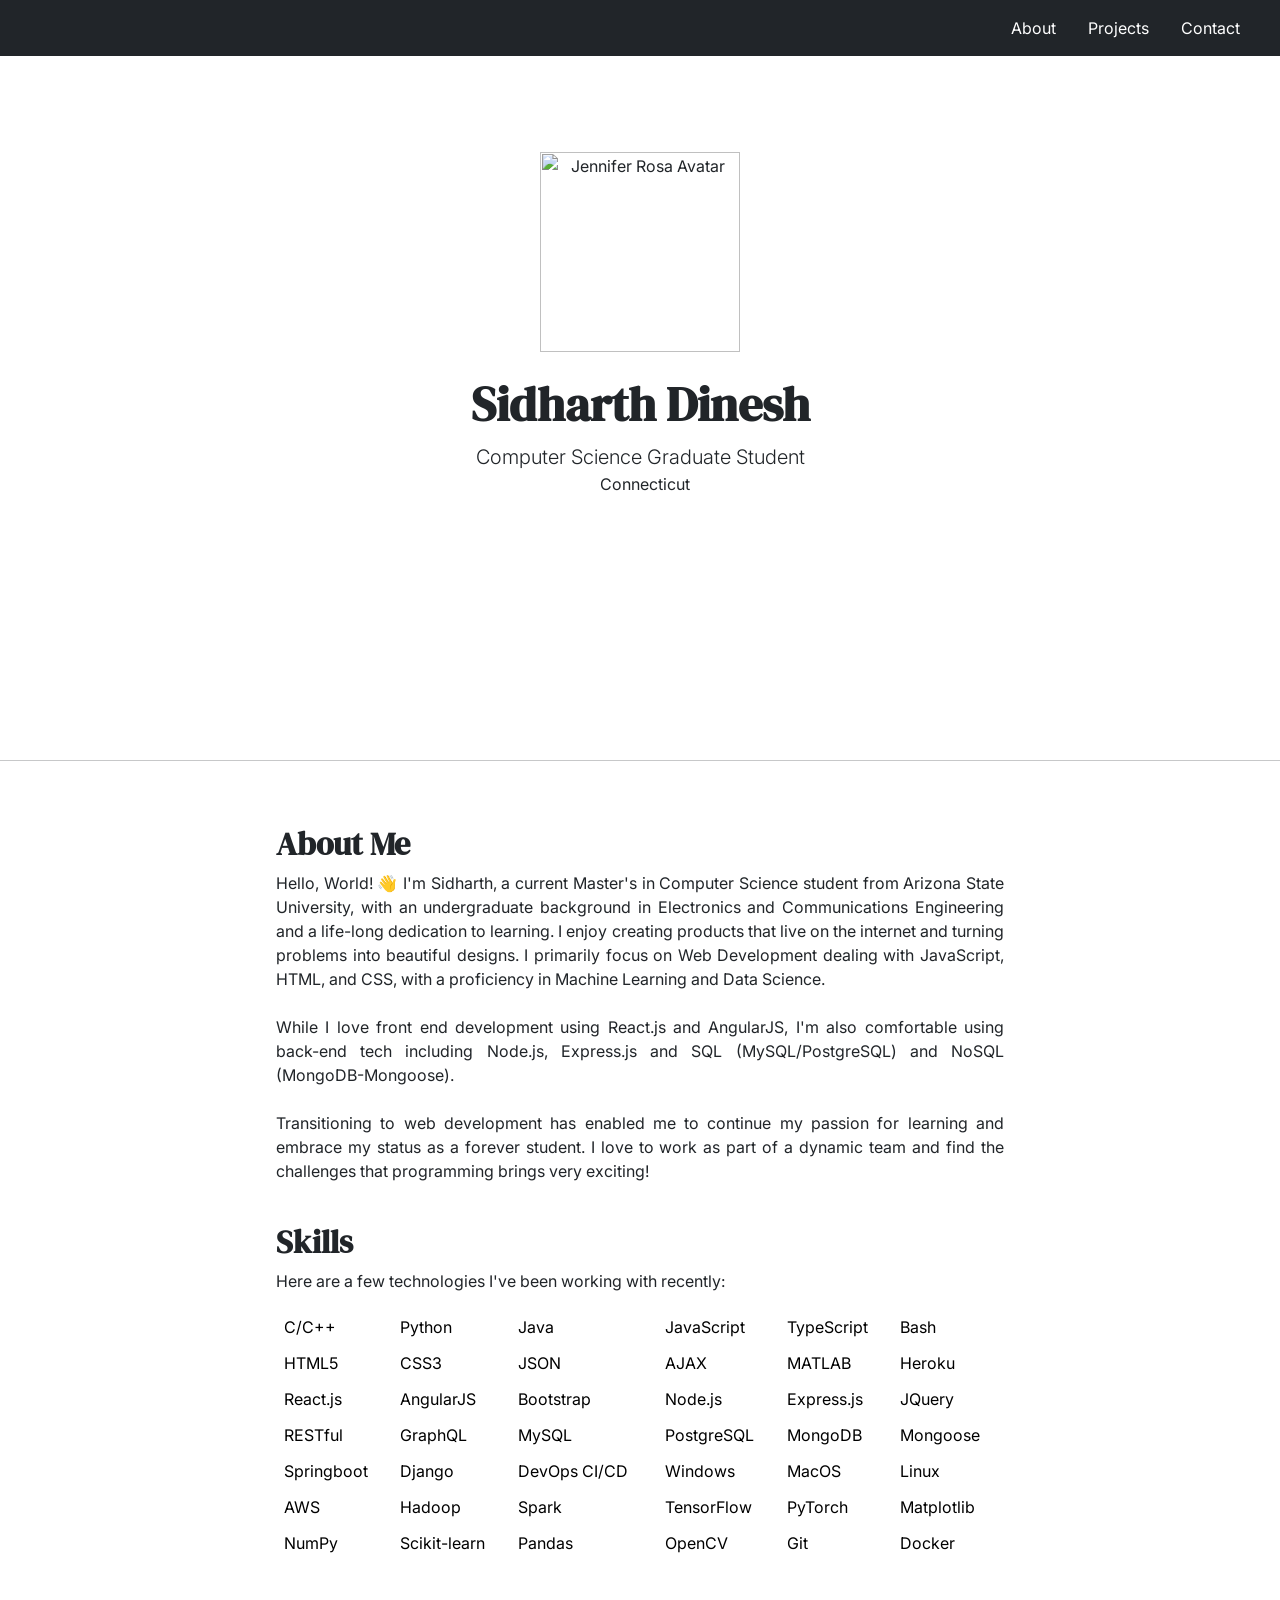
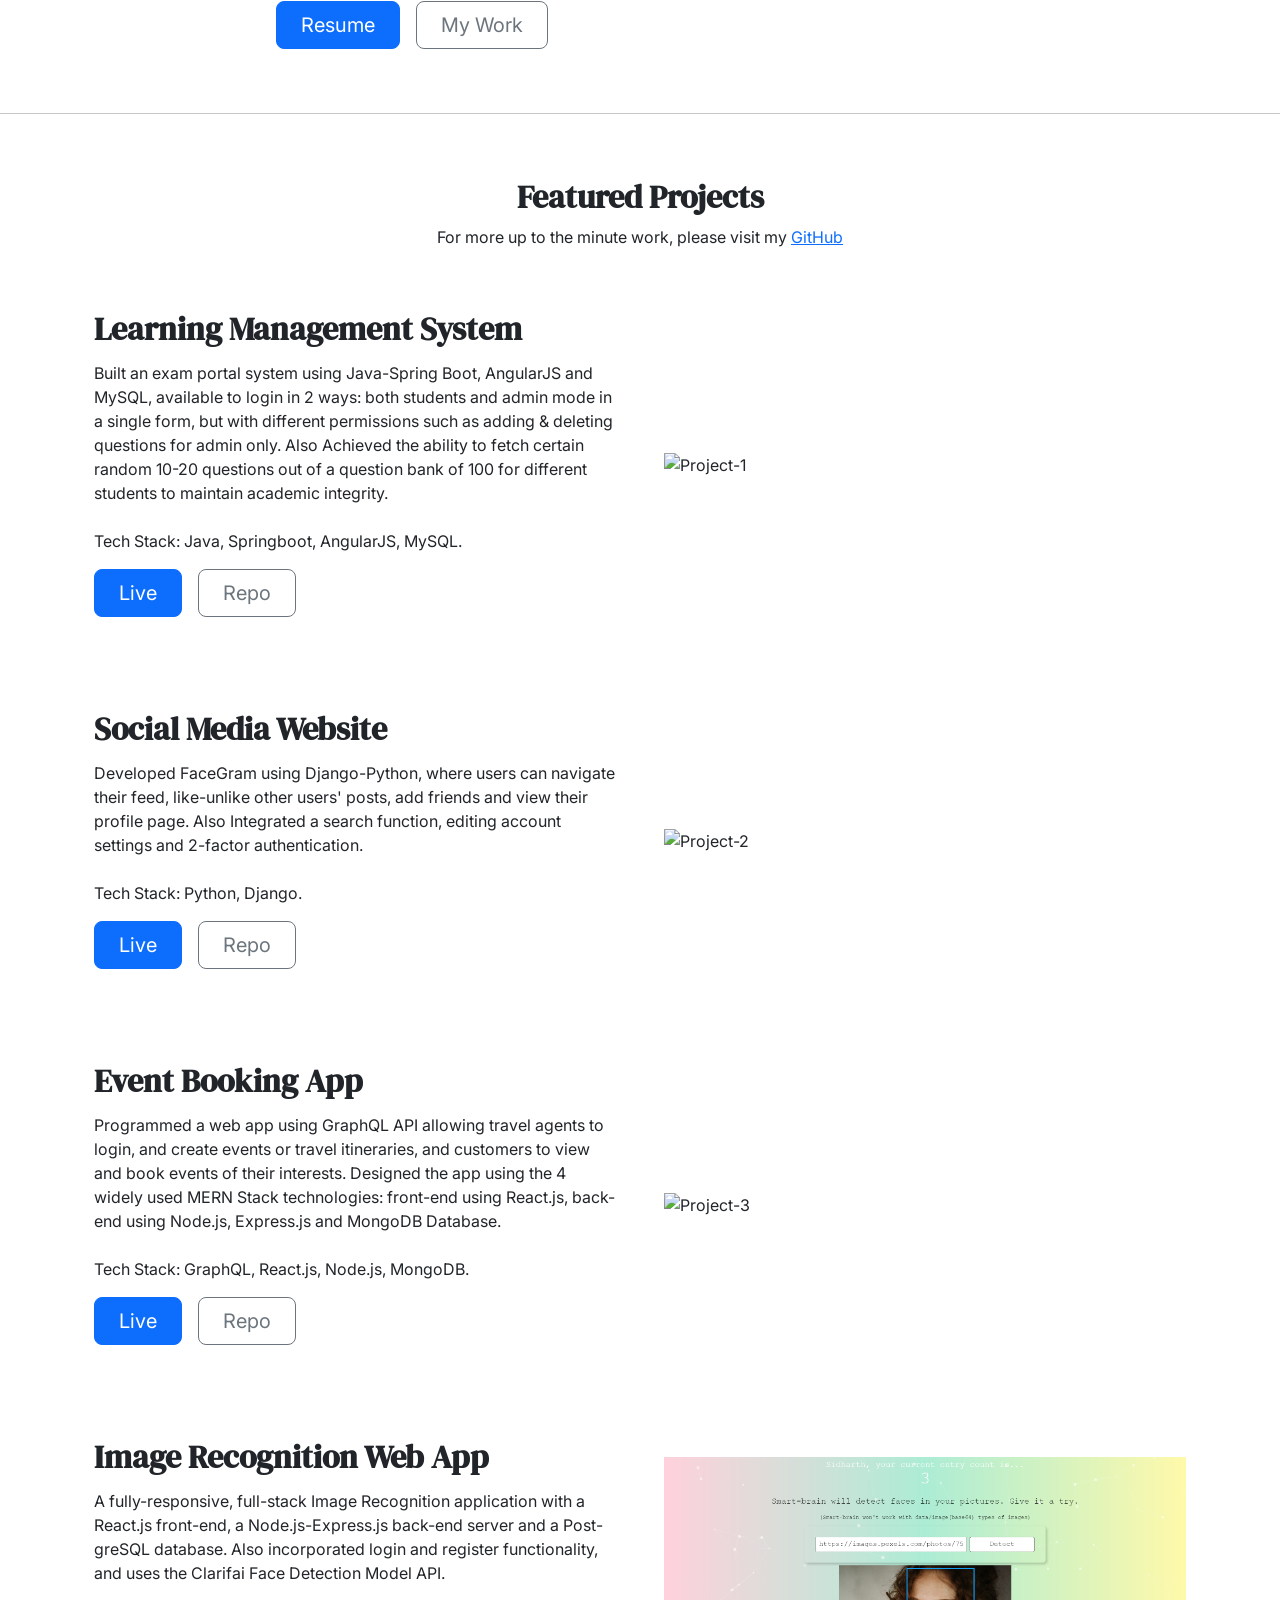
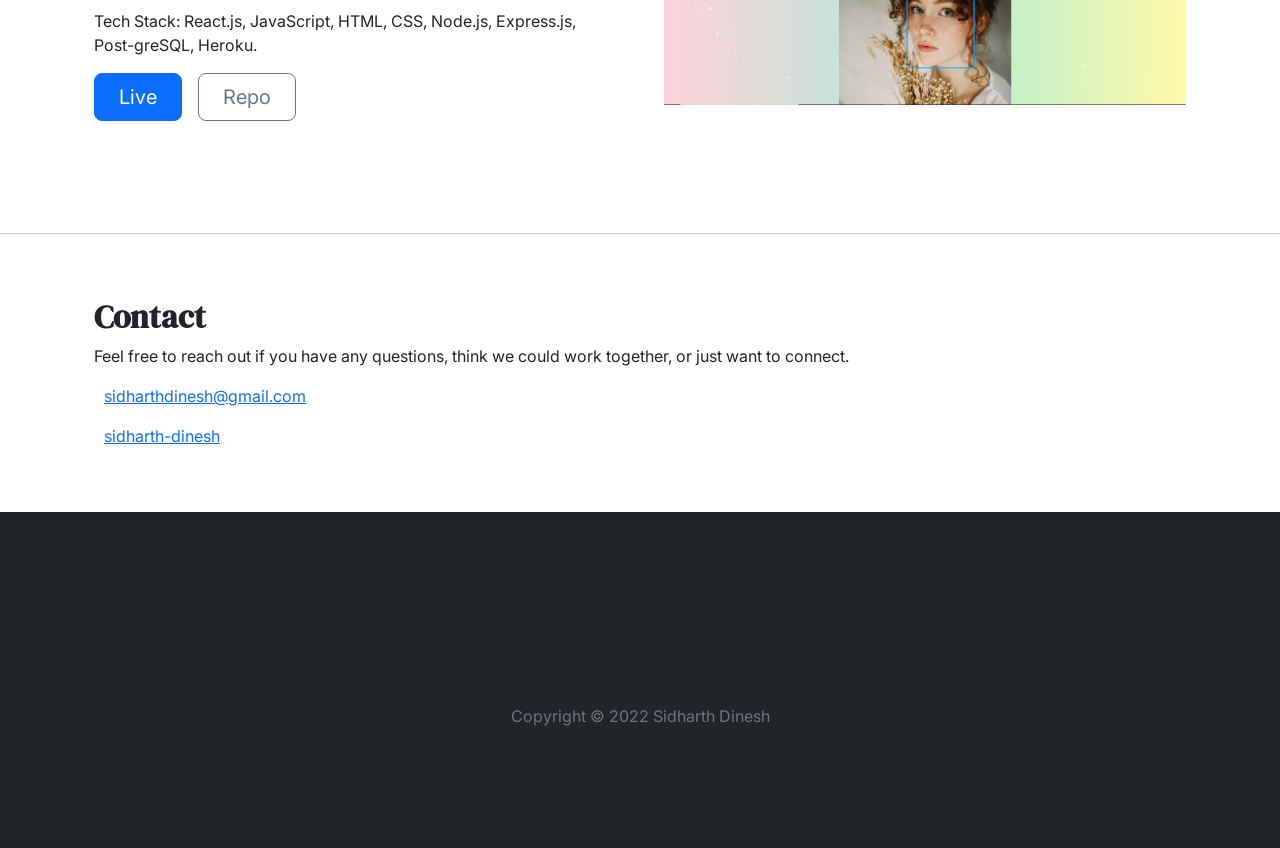
==== index.html @ 5a24b258 "updated links" ====
<html lang="en">

<head>
    <meta charset="UTF-8">
    <meta http-equiv="X-UA-Compatible" content="IE=edge">
    <meta name="viewport" content="width=device-width, initial-scale=1.0">
    <link rel="apple-touch-icon" sizes="180x180" href="/apple-touch-icon.png">
    <link rel="icon" type="image/png" sizes="32x32" href="/favicon-32x32.png">
    <link rel="icon" type="image/png" sizes="16x16" href="/favicon-16x16.png">
    <link rel="manifest" href="/site.webmanifest">
    <link href="assets/css/style.css" rel="stylesheet">
    <!-- Bootstrap -->
    <link href="https://cdn.jsdelivr.net/npm/bootstrap@5.0.2/dist/css/bootstrap.min.css" rel="stylesheet"
        integrity="sha384-EVSTQN3/azprG1Anm3QDgpJLIm9Nao0Yz1ztcQTwFspd3yD65VohhpuuCOmLASjC" crossorigin="anonymous">
    <!-- Google Fonts -->
    <link rel="preconnect" href="https://fonts.googleapis.com">
    <link rel="preconnect" href="https://fonts.gstatic.com" crossorigin>
    <link href="https://fonts.googleapis.com/css2?family=DM+Serif+Display&family=Inter:wght@400;600&display=swap"
        rel="stylesheet">
    <!-- Font Awesome -->
    <script src="https://kit.fontawesome.com/e58106dbf6.js" crossorigin="anonymous"></script>
    <!-- Scroll Reveal -->
    <script src="https://unpkg.com/scrollreveal"></script>
    <script>
        ScrollReveal({ reset: false });
    </script>
    <title>Sidharth Dinesh | Computer Science Graduate Student</title>
</head>

<body>
    <!-- Navigation-->
    <nav id="nav" class="navbar navbar-dark bg-dark justify-content-end px-4">
        <ul class="nav">
            <li class="nav-item">
                <a class="nav-link" href="#about">About</a>
            </li>
            <li class="nav-item">
                <a class="nav-link" href="#projects">Projects</a>
            </li>
            <li class="nav-item">
                <a class="nav-link" href="#contact">Contact</a>
            </li>
    </nav>

    <!-- Hero -->
    <div id="hero" class="px-4 py-5 my-5 text-center">
        <img class="load-hidden scroll-one d-block mx-auto mb-4" src="./assets/img/circle-cropped.png"
            alt="Jennifer Rosa Avatar" width="200px">
        <h1 class="load-hidden scroll-two display-5 fw-bold">Sidharth Dinesh</h1>
        <div class="load-hidden col-lg-6 mx-auto">
            <p class="lead mb-0 scroll-three">Computer Science Graduate Student</p>
            <p class="mb-4"><i class="fas fa-map-marker-alt fa-1x"></i> Connecticut</p>
            <div class="d-grid gap-2 d-sm-flex pb-5 justify-content-sm-center scroll-four">
                <a href="https://github.com/Sidharth-Dinesh"><i class="fab fa-github fa-2x"></i></a>
                <a href="https://www.linkedin.com/in/sidharth-dinesh/"><i class="fab fa-linkedin-in fa-2x"></i></a>
            </div>
        </div>
        <div class="load-hidden scroll-four col-lg-6 mx-auto pb-4">
            <br>
            <a href="#about"><i class="fas fa-chevron-down fa-1x"></i></a>
        </div>
    </div>
    <hr>

    <!-- About -->
    <div id="about" class="container col-xxl-8 px-4 py-5">
        <div class="load-hidden scroll-one col-lg-8 mx-auto">
            <h2 class="fw-bold">About Me</h2>
            <p align="justify">
                Hello, World! 👋 I'm Sidharth, a current Master's in Computer Science student from Arizona State University, 
                with an undergraduate background in Electronics and Communications Engineering and a life-long dedication to learning.
                
                I enjoy creating products that live on the internet and turning problems into beautiful designs.
                I primarily focus on Web Development dealing with JavaScript, HTML, and CSS, with a proficiency in Machine Learning and Data Science.
                <br><br>
                While I love front end development using React.js and AngularJS, I'm also comfortable using back-end tech including
                Node.js, Express.js and SQL (MySQL/PostgreSQL) and NoSQL (MongoDB-Mongoose).
                <br><br>
                Transitioning to web development has enabled me to continue my passion for learning and embrace
                my status as a forever student. I love to work as part of a dynamic team and find the challenges that
                programming brings very exciting!
            </p>
            <br>
            <h2 class="fw-bold">Skills</h2>
            <p>Here are a few technologies I've been working with recently:</p>
            <table class="table table-borderless">
                <tbody>
                    <tr>
                        <td>C/C++</td>
                        <td>Python</td>
                        <td>Java</td>
                        <td>JavaScript</td>
                        <td>TypeScript</td>
                        <td>Bash</td>
                    </tr>
                    <tr>
                        <td>HTML5</td>
                        <td>CSS3</td>
                        <td>JSON</td>
                        <td>AJAX</td>
                        <td>MATLAB</td>
                        <td>Heroku</td>
                    </tr>
                    <tr>
                        <td>React.js</td>
                        <td>AngularJS</td>
                        <td>Bootstrap</td>
                        <td>Node.js</td>
                        <td>Express.js</td>
                        <td>JQuery</td>
                    </tr>
                    <tr>
                        <td>RESTful</td>
                        <td>GraphQL</td>
                        <td>MySQL</td>
                        <td>PostgreSQL</td>
                        <td>MongoDB</td>
                        <td>Mongoose</td>
                    </tr>
                    <tr>
                        <td>Springboot</td>
                        <td>Django</td>
                        <td>DevOps CI/CD</td>
                        <td>Windows</td>
                        <td>MacOS</td>
                        <td>Linux</td>
                    </tr>
                    <tr>
                        <td>AWS</td>
                        <td>Hadoop</td>
                        <td>Spark</td>
                        <td>TensorFlow</td>
                        <td>PyTorch</td>
                        <td>Matplotlib</td>
                    </tr>
                    <tr>
                        <td>NumPy</td>
                        <td>Scikit-learn</td>
                        <td>Pandas</td>
                        <td>OpenCV</td>
                        <td>Git</td>
                        <td>Docker</td>
                    </tr>
            </table>
            <br>
            <div class="d-grid gap-2 d-sm-flex">
                <a href="https://drive.google.com/file/d/19SFc43Xw80RIFtBlL3YV_iR_UB-Tz8yU/view?usp=sharing"><button type="button"
                        class="btn btn-primary btn-lg px-4 me-md-2">Resume</button></a>
                <a href="https://github.com/Sidharth-Dinesh?tab=repositories"><button type="button"
                        class="btn btn-outline-secondary btn-lg px-4 me-md-2">My Work</button></a>
            </div>
        </div>
    </div>
    <hr>

    <!-- Projects -->
    <div id="projects" class="load-hidden scroll-one container col-xxl-8 px-4 py-5">
        <h2 class="fw-bold text-center">Featured Projects</h2>
        <p class="text-center">For more up to the minute work, please visit my <a
                href="https://github.com/Sidharth-Dinesh/list-of-projects">GitHub</a></p>
        
        <!-- Project 1 -->
        <div class="load-hidden scroll-one row flex-lg-row-reverse align-items-center g-5 py-5">
            <div class="col-10 col-sm-8 col-lg-6">
                <img src="./assets/img/lms_image.png" class="d-block mx-lg-auto img-fluid"
                    alt="Project-1" loading="lazy">
            </div>
            <div class="col-lg-6">
                <h2 class="fw-bold lh-1 mb-3">Learning Management System</h2>
                <p>Built an exam portal system using Java-Spring Boot, AngularJS and MySQL, available to login in 2 ways: both students
                and admin mode in a single form, but with different permissions such as adding & deleting questions for admin only.
                    Also Achieved the ability to fetch certain random 10-20 questions out of a question bank of 100 for different students to
                    maintain academic integrity.
                    <br><br>
                    Tech Stack: Java, Springboot, AngularJS, MySQL.
                </p>
                <div class="d-grid gap-2 d-md-flex justify-content-md-start">
                    <a href=""><button
                            type="button" class="btn btn-primary btn-lg px-4 me-md-2">Live</button></a>
                    <a href="https://github.com/Sidharth-Dinesh/LMS-SpringBoot-Angular"><button type="button"
                            class="btn btn-outline-secondary btn-lg px-4">Repo</button></a>
                </div>
            </div>
        </div>
        <!-- Project 2 -->
        <div class="load-hidden scroll-one row flex-lg-row-reverse align-items-center g-5 py-5">
            <div class="col-10 col-sm-8 col-lg-6">
                <img src="./assets/img/facegram image.png" class="d-block mx-lg-auto img-fluid"
                    alt="Project-2" loading="lazy">
            </div>
            <div class="col-lg-6">
                <h2 class="fw-bold lh-1 mb-3">Social Media Website</h2>
                <p>Developed FaceGram using Django-Python, where users can navigate their feed, like-unlike other users' posts, add
                friends and view their profile page. Also Integrated a search function, editing account settings and 2-factor authentication.
                    <br><br>
                    Tech Stack: Python, Django.
                </p>
                <div class="d-grid gap-2 d-md-flex justify-content-md-start">
                    <a href=""><button type="button"
                            class="btn btn-primary btn-lg px-4 me-md-2">Live</button></a>
                    <a href="https://github.com/Sidharth-Dinesh/FaceGram-Django"><button type="button"
                            class="btn btn-outline-secondary btn-lg px-4">Repo</button></a>
                </div>
            </div>
        </div>
        <!-- Project 3 -->
        <div class="load-hidden scroll-one row flex-lg-row-reverse align-items-center g-5 py-5">
            <div class="col-10 col-sm-8 col-lg-6">
                <img src="./assets/img/graphql_image.png" class="d-block mx-lg-auto img-fluid"
                    alt="Project-3" loading="lazy">
            </div>
            <div class="col-lg-6">
                <h2 class="fw-bold lh-1 mb-3">Event Booking App</h2>
                <p>Programmed a web app using GraphQL API allowing travel agents to login, and create events or travel itineraries, and
                customers to view and book events of their interests. Designed the app using the 4 widely used MERN Stack technologies: front-end using React.js, back-end using Node.js,
                Express.js and MongoDB Database.
                    <br><br>
                    Tech Stack: GraphQL, React.js, Node.js, MongoDB.
                </p>
                <div class="d-grid gap-2 d-md-flex justify-content-md-start">
                    <a href=""><button
                            type="button" class="btn btn-primary btn-lg px-4 me-md-2">Live</button></a>
                    <a href="https://github.com/Sidharth-Dinesh/Event-Booking-App---GraphQL"><button type="button"
                            class="btn btn-outline-secondary btn-lg px-4">Repo</button></a>
                </div>
            </div>
        </div>
        <!-- Project 4 -->
        <div class="load-hidden scroll-one row flex-lg-row-reverse align-items-center g-5 py-5">
            <div class="col-10 col-sm-8 col-lg-6">
                <img src="./assets/img/facerecog_image copy.PNG" class="d-block mx-lg-auto img-fluid"
                    alt="Project-4" loading="lazy">
            </div>
            <div class="col-lg-6">
                <h2 class="fw-bold lh-1 mb-3">Image Recognition Web App</h2>
                <p>A fully-responsive, full-stack Image Recognition application with a React.js front-end, a Node.js-Express.js
                    back-end server and a Post-greSQL database.
                    Also incorporated login and register functionality, and uses the Clarifai Face Detection Model API.
                    <br><br>
                    Tech Stack: React.js, JavaScript, HTML, CSS, Node.js, Express.js, Post-greSQL, Heroku.
                </p>
                <div class="d-grid gap-2 d-md-flex justify-content-md-start">
                    <a href="https://drive.google.com/drive/folders/1Pa_yDchVgyol6lKzPdc5MM1mQwoKnASK?usp=sharing"><button
                            type="button" class="btn btn-primary btn-lg px-4 me-md-2">Live</button></a>
                    <a href="https://github.com/Sidharth-Dinesh/Image-Recognition-WebApp"><button type="button"
                            class="btn btn-outline-secondary btn-lg px-4">Repo</button></a>
                </div>
            </div>
        </div>
    </div>
    <hr>

    <!-- Contact Information -->
    <div id="contact" class="container col-xxl-8 px-4 py-5">
        <div class="load-hidden scroll-one col-lg-12 mx-auto">
            <h2 class="fw-bold">Contact</h2>
            <p>
                Feel free to reach out if you have any questions, think we could work together, or just want to connect.
            </p>
            <div class="d-grid gap-2 d-sm-flex">
                <p><i class="far fa-envelope fa-1x"></i> <a href="mailto:sidharthdinesh@gmail.com">sidharthdinesh@gmail.com</a>
                </p>
            </div>
            <div class="d-grid gap-2 d-sm-flex">
                <p><i class="fab fa-linkedin-in fa-1x"></i> <a href="https://www.linkedin.com/in/sidharth-dinesh/">sidharth-dinesh</a>
                </p>
            </div>
        </div>
    </div>

    <!-- Footer -->
    <footer class="bg-dark text-secondary px-4 py-5 text-center">
        <div class="col-lg-6 mx-auto pb-4">
            <a href="#nav"><i class="fas fa-chevron-up fa-1x"></i></a>
        </div>
        <div class="d-grid gap-2 d-sm-flex pb-4 justify-content-sm-center">
            <a href="https://github.com/Sidharth-Dinesh"><i class="fab fa-github fa-2x"></i></a>
            <a href="https://www.linkedin.com/in/sidharth-dinesh/"><i class="fab fa-linkedin-in fa-2x"></i></a>
        </div>
        <div class="col-lg-6 mx-auto">
            <br>
            <br>
            <p class="mb-4">Copyright © 2022 Sidharth Dinesh</p>
            <br>
            <br>
        </div>
    </footer>

    <script src="./assets/js/script.js"></script>

</body>

</html>
---- assets/css/style.css ----
* {
  margin: 0;
  padding: 0;
  box-sizing: border-box;
  font-family: "Inter", sans-serif;
}

html.sr .load-hidden {
  visibility: hidden;
}

a.nav-link,
footer a {
  color: #fff;
}

h1,
h2,
h3 {
  font-family: "DM Serif Display", serif;
}

i {
  padding: 0 5px 0 5px;
}
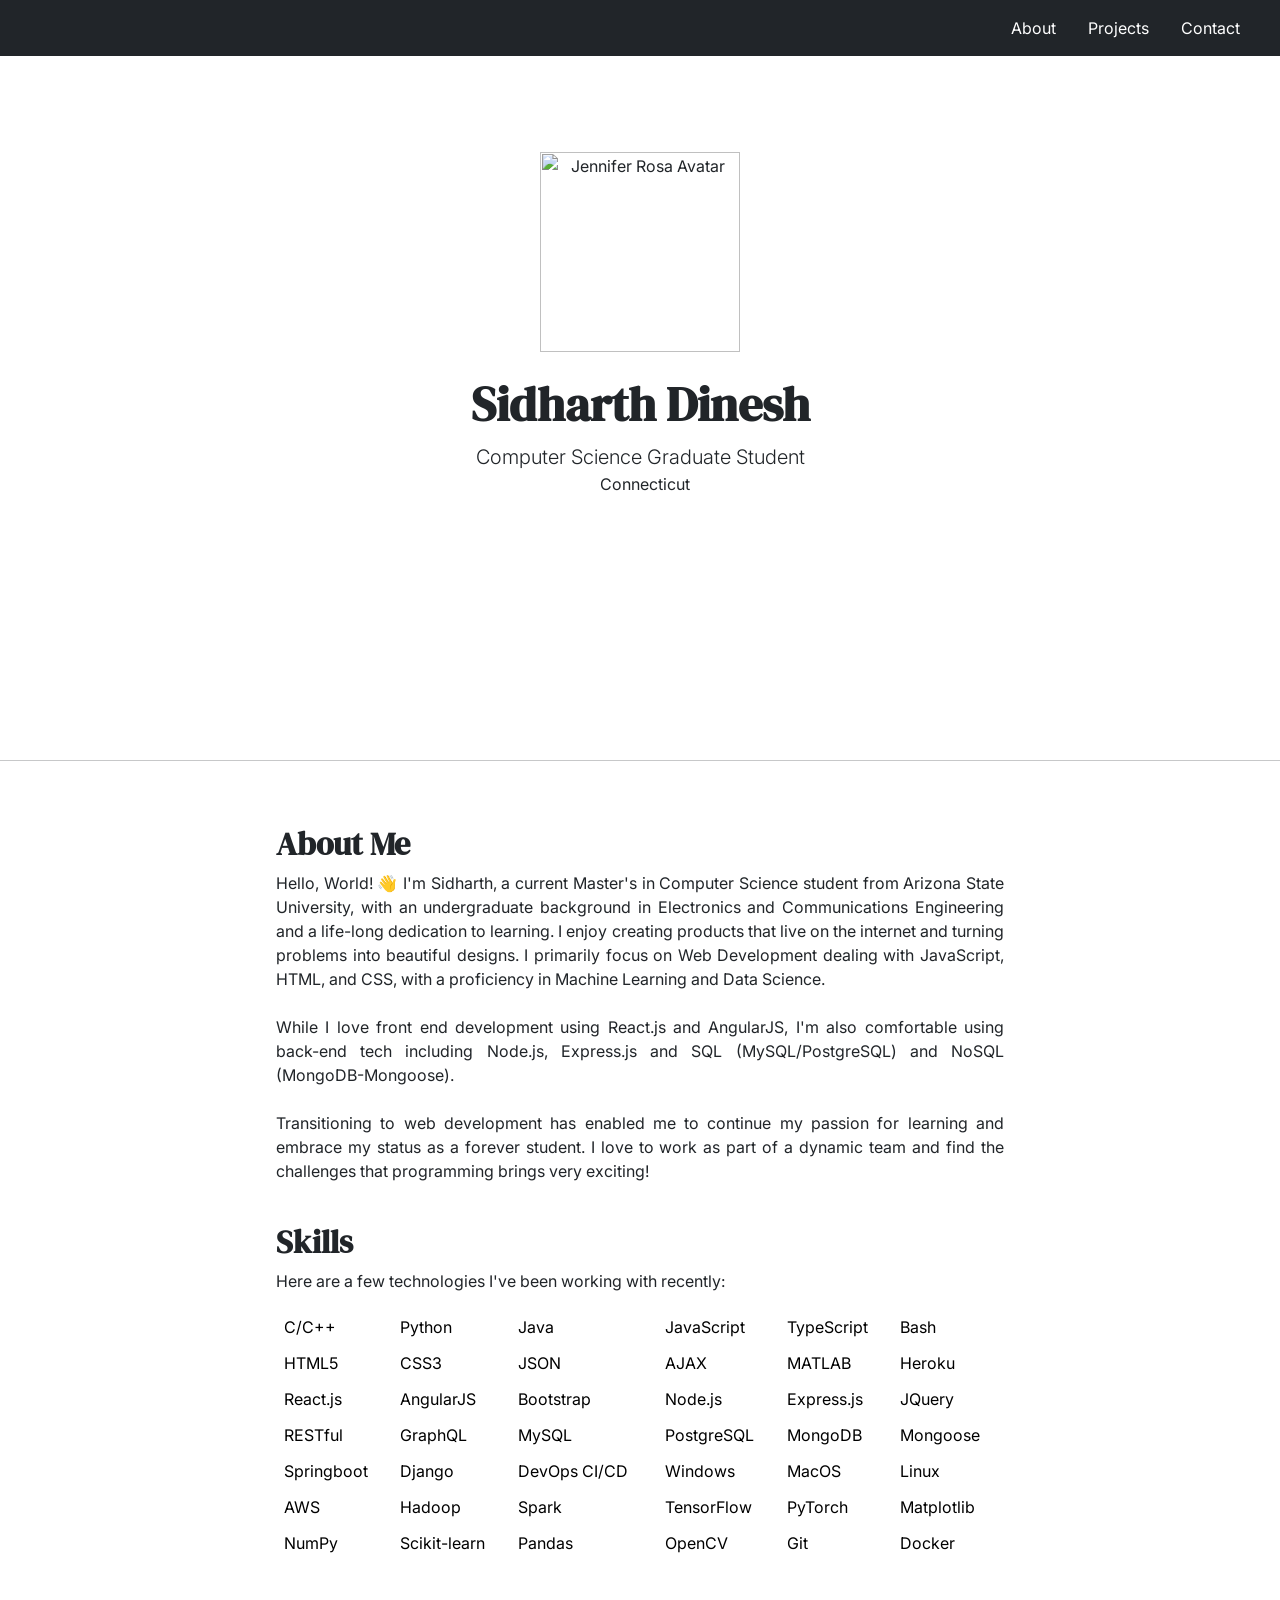
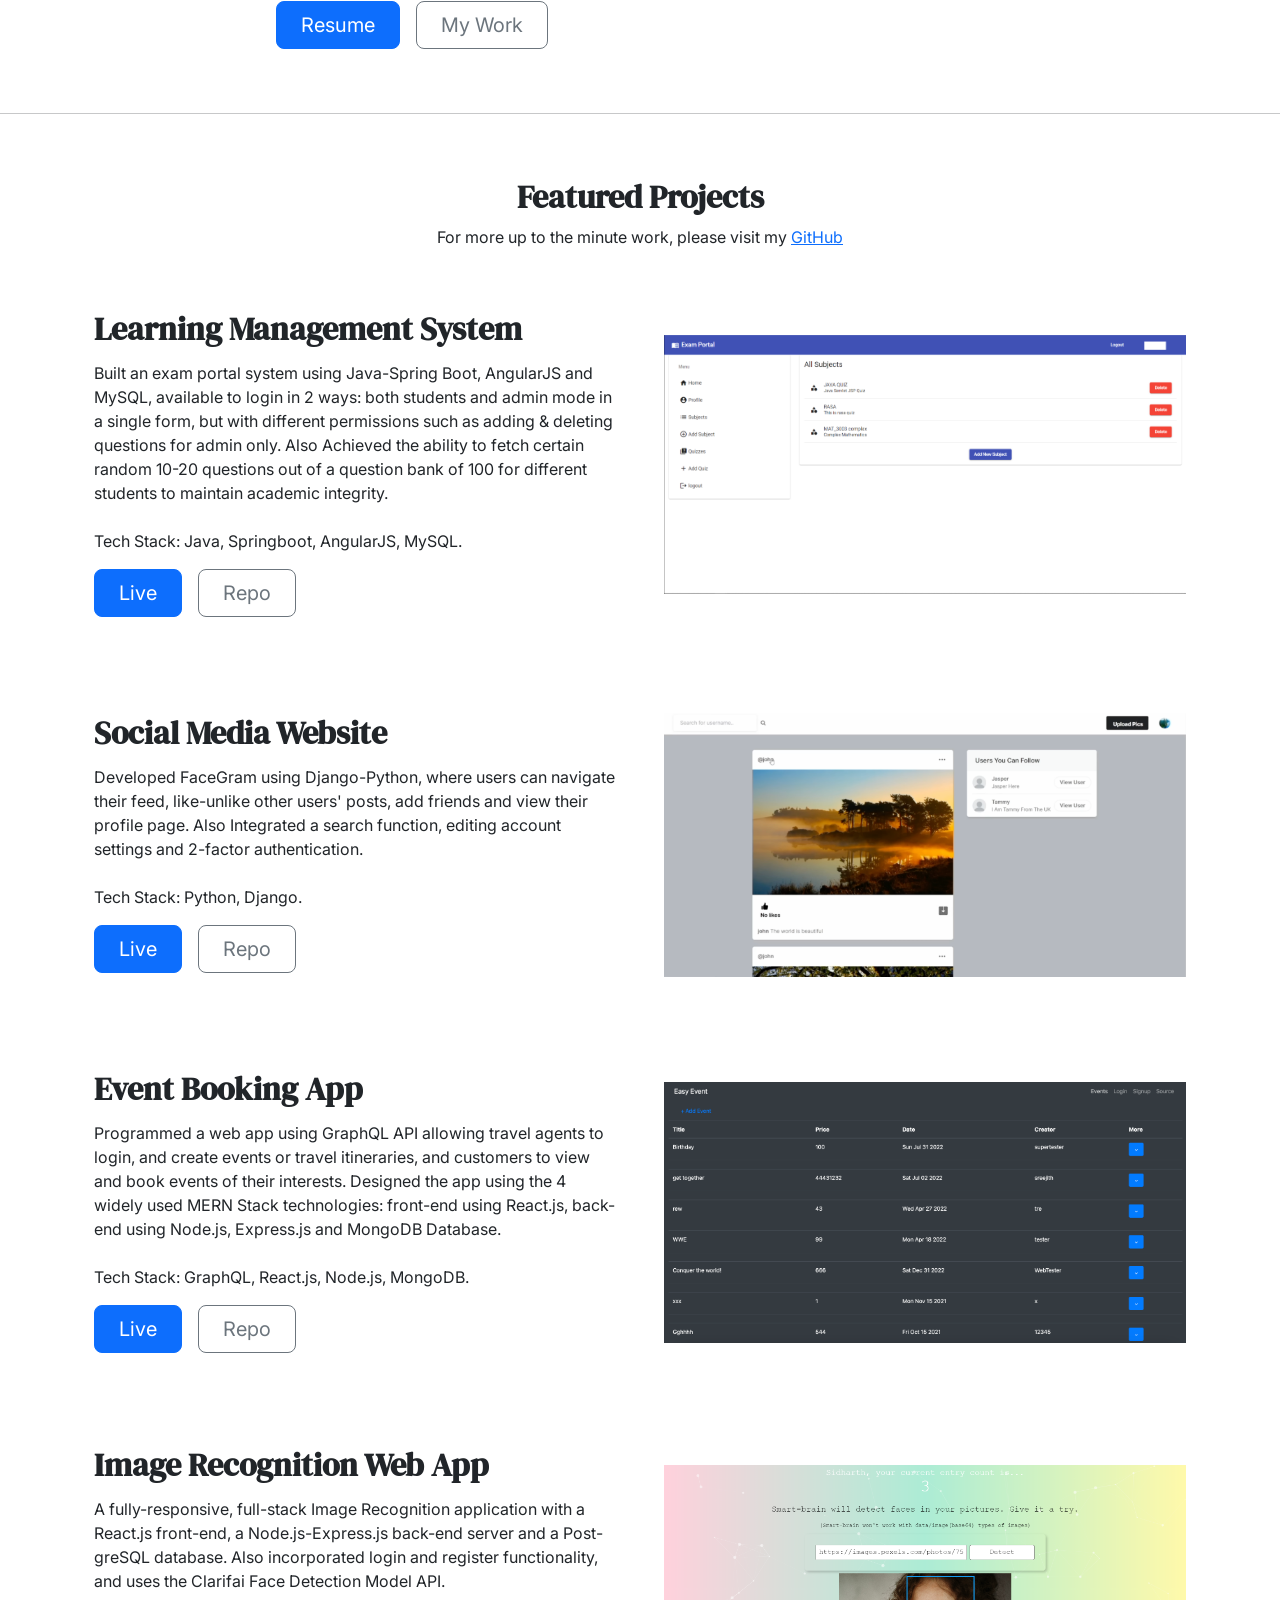
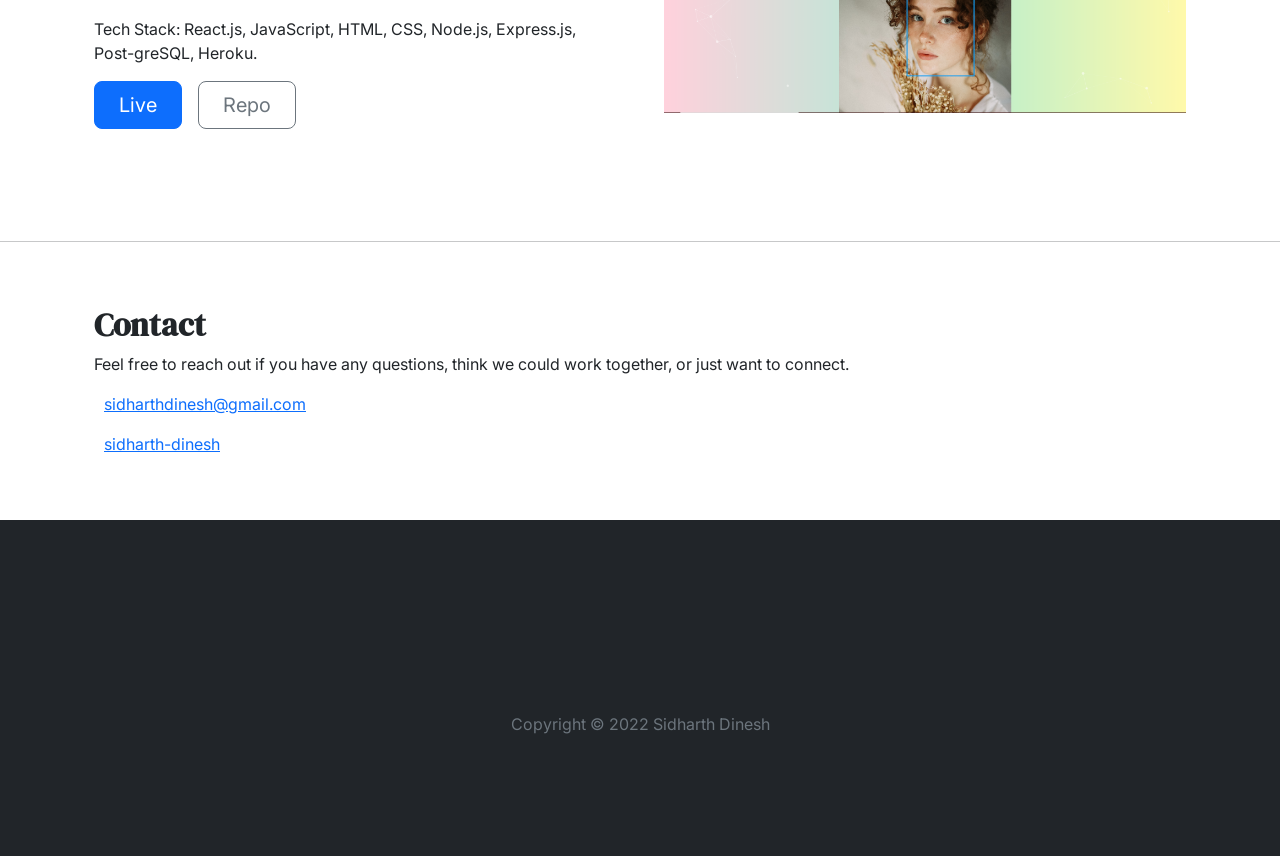
==== commit a26cf8e6: "Update index.html" ====
--- a/index.html
+++ b/index.html
@@ -162,7 +162,7 @@
         <!-- Project 1 -->
         <div class="load-hidden scroll-one row flex-lg-row-reverse align-items-center g-5 py-5">
             <div class="col-10 col-sm-8 col-lg-6">
-                <img src="./assets/img/lms_image.png" class="d-block mx-lg-auto img-fluid"
+                <img src="./assets/img/lms_image.PNG" class="d-block mx-lg-auto img-fluid"
                     alt="Project-1" loading="lazy">
             </div>
             <div class="col-lg-6">
@@ -185,7 +185,7 @@
         <!-- Project 2 -->
         <div class="load-hidden scroll-one row flex-lg-row-reverse align-items-center g-5 py-5">
             <div class="col-10 col-sm-8 col-lg-6">
-                <img src="./assets/img/facegram image.png" class="d-block mx-lg-auto img-fluid"
+                <img src="./assets/img/facegram image.PNG" class="d-block mx-lg-auto img-fluid"
                     alt="Project-2" loading="lazy">
             </div>
             <div class="col-lg-6">
@@ -206,7 +206,7 @@
         <!-- Project 3 -->
         <div class="load-hidden scroll-one row flex-lg-row-reverse align-items-center g-5 py-5">
             <div class="col-10 col-sm-8 col-lg-6">
-                <img src="./assets/img/graphql_image.png" class="d-block mx-lg-auto img-fluid"
+                <img src="./assets/img/graphql_image.PNG" class="d-block mx-lg-auto img-fluid"
                     alt="Project-3" loading="lazy">
             </div>
             <div class="col-lg-6">
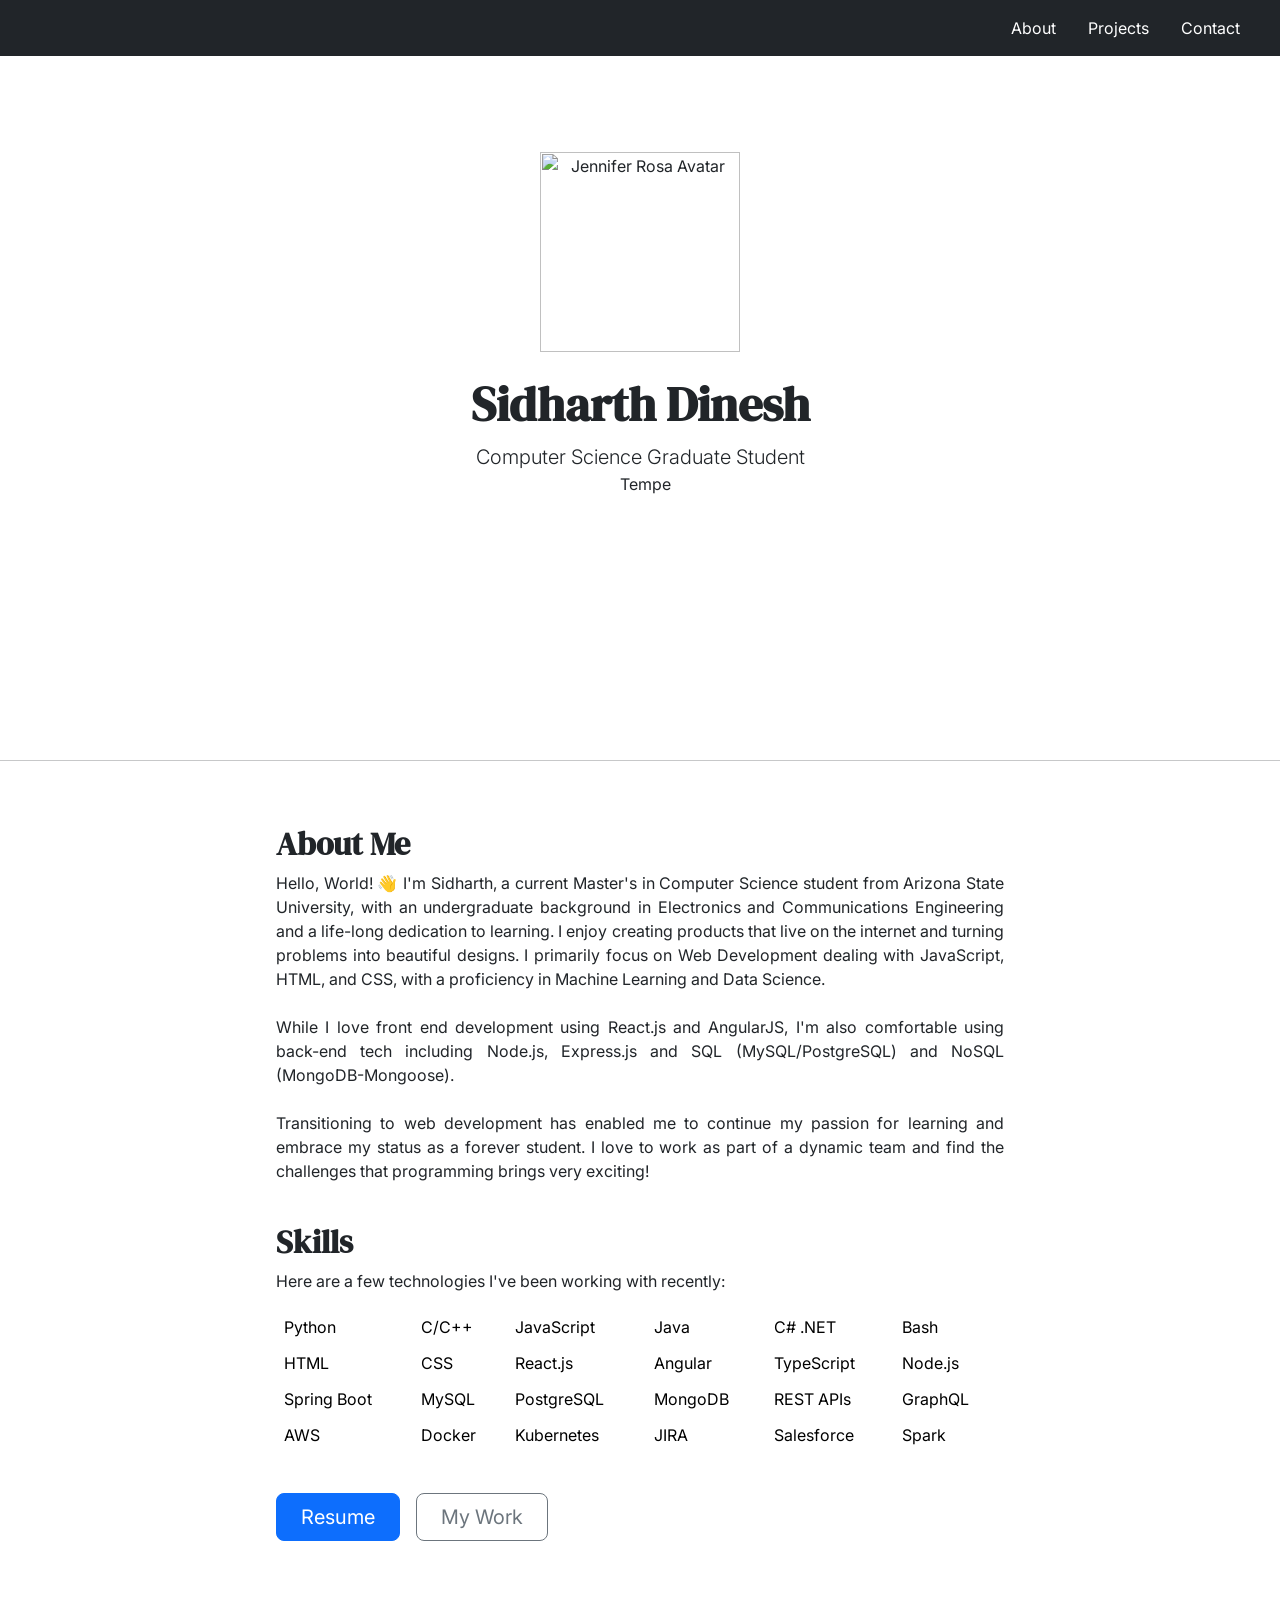
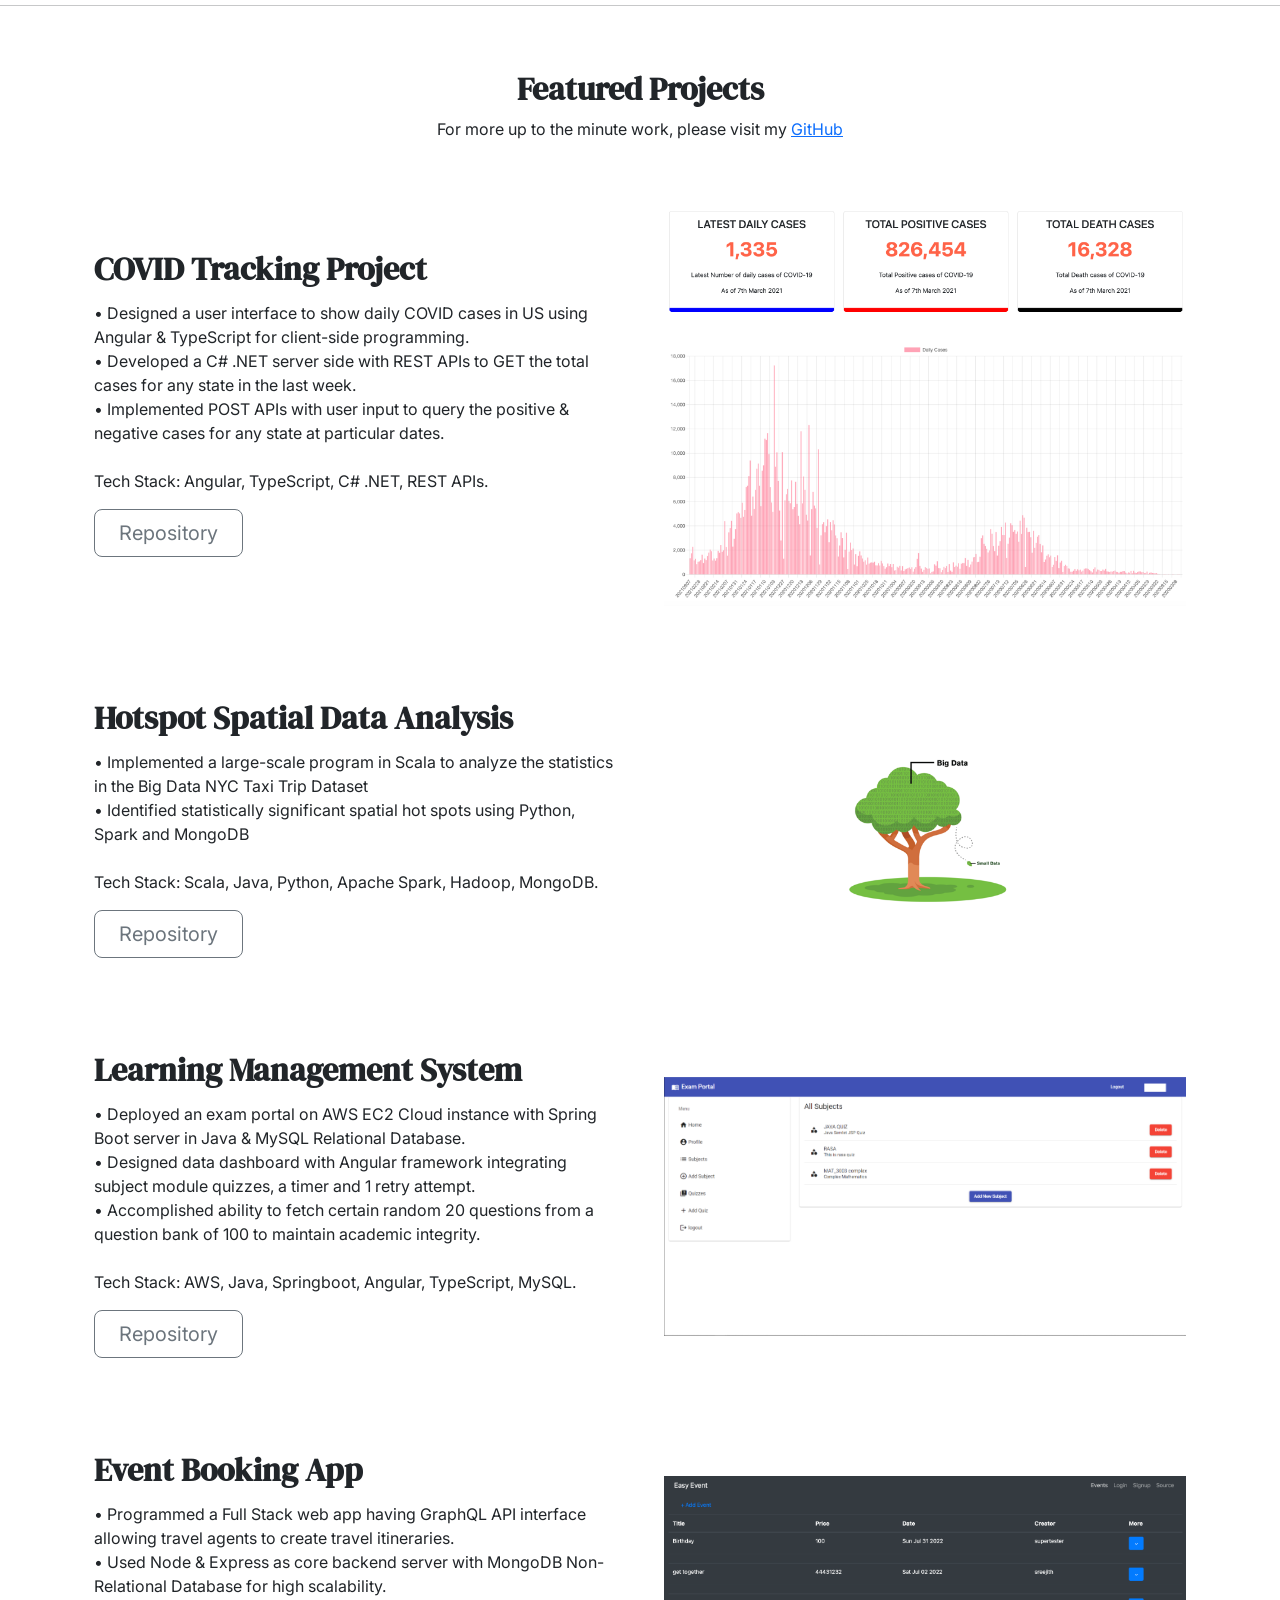
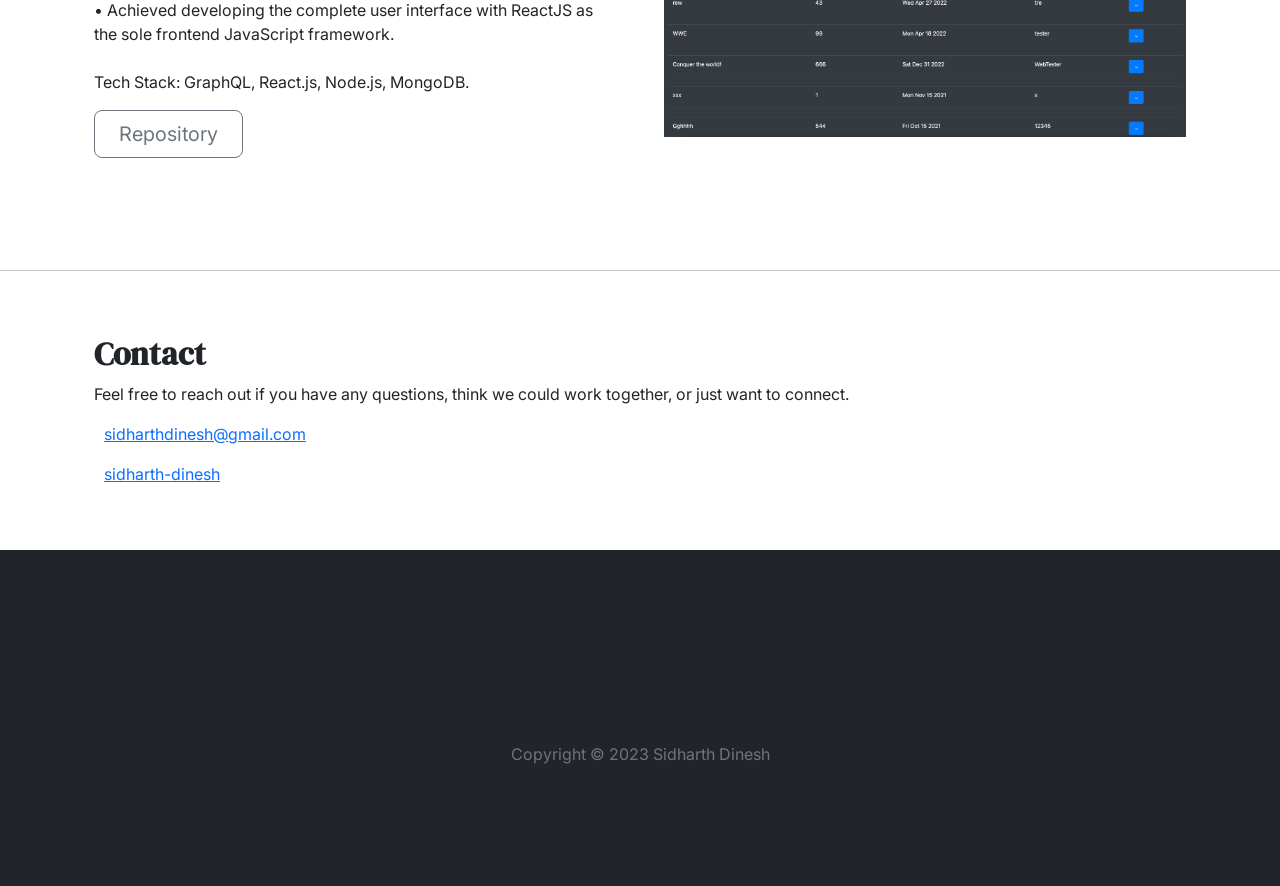
==== commit 4c1e4919: "updated" ====
--- a/index.html
+++ b/index.html
@@ -49,7 +49,7 @@
         <h1 class="load-hidden scroll-two display-5 fw-bold">Sidharth Dinesh</h1>
         <div class="load-hidden col-lg-6 mx-auto">
             <p class="lead mb-0 scroll-three">Computer Science Graduate Student</p>
-            <p class="mb-4"><i class="fas fa-map-marker-alt fa-1x"></i> Connecticut</p>
+            <p class="mb-4"><i class="fas fa-map-marker-alt fa-1x"></i> Tempe</p>
             <div class="d-grid gap-2 d-sm-flex pb-5 justify-content-sm-center scroll-four">
                 <a href="https://github.com/Sidharth-Dinesh"><i class="fab fa-github fa-2x"></i></a>
                 <a href="https://www.linkedin.com/in/sidharth-dinesh/"><i class="fab fa-linkedin-in fa-2x"></i></a>
@@ -86,65 +86,41 @@
             <table class="table table-borderless">
                 <tbody>
                     <tr>
+                        <td>Python</td>
                         <td>C/C++</td>
-                        <td>Python</td>
+                        <td>JavaScript</td>
                         <td>Java</td>
-                        <td>JavaScript</td>
-                        <td>TypeScript</td>
+                        <td>C# .NET</td>
                         <td>Bash</td>
                     </tr>
                     <tr>
-                        <td>HTML5</td>
-                        <td>CSS3</td>
-                        <td>JSON</td>
-                        <td>AJAX</td>
-                        <td>MATLAB</td>
-                        <td>Heroku</td>
+                        <td>HTML</td>
+                        <td>CSS</td>
+                        <td>React.js</td>
+                        <td>Angular</td>
+                        <td>TypeScript</td>
+                        <td>Node.js</td>
                     </tr>
                     <tr>
-                        <td>React.js</td>
-                        <td>AngularJS</td>
-                        <td>Bootstrap</td>
-                        <td>Node.js</td>
-                        <td>Express.js</td>
-                        <td>JQuery</td>
-                    </tr>
-                    <tr>
-                        <td>RESTful</td>
-                        <td>GraphQL</td>
+                        <td>Spring Boot</td>
                         <td>MySQL</td>
                         <td>PostgreSQL</td>
                         <td>MongoDB</td>
-                        <td>Mongoose</td>
-                    </tr>
-                    <tr>
-                        <td>Springboot</td>
-                        <td>Django</td>
-                        <td>DevOps CI/CD</td>
-                        <td>Windows</td>
-                        <td>MacOS</td>
-                        <td>Linux</td>
+                        <td>REST APIs</td>
+                        <td>GraphQL</td>
                     </tr>
                     <tr>
                         <td>AWS</td>
-                        <td>Hadoop</td>
+                        <td>Docker</td>
+                        <td>Kubernetes</td>
+                        <td>JIRA</td>
+                        <td>Salesforce</td>
                         <td>Spark</td>
-                        <td>TensorFlow</td>
-                        <td>PyTorch</td>
-                        <td>Matplotlib</td>
-                    </tr>
-                    <tr>
-                        <td>NumPy</td>
-                        <td>Scikit-learn</td>
-                        <td>Pandas</td>
-                        <td>OpenCV</td>
-                        <td>Git</td>
-                        <td>Docker</td>
                     </tr>
             </table>
             <br>
             <div class="d-grid gap-2 d-sm-flex">
-                <a href="https://drive.google.com/file/d/19SFc43Xw80RIFtBlL3YV_iR_UB-Tz8yU/view?usp=sharing"><button type="button"
+                <a href="https://drive.google.com/file/d/11lqZvzOPPT5k-8KrRJ9_wOYzDzv31cj7/view?usp=sharing"><button type="button"
                         class="btn btn-primary btn-lg px-4 me-md-2">Resume</button></a>
                 <a href="https://github.com/Sidharth-Dinesh?tab=repositories"><button type="button"
                         class="btn btn-outline-secondary btn-lg px-4 me-md-2">My Work</button></a>
@@ -162,28 +138,69 @@
         <!-- Project 1 -->
         <div class="load-hidden scroll-one row flex-lg-row-reverse align-items-center g-5 py-5">
             <div class="col-10 col-sm-8 col-lg-6">
+                <img src="./assets/img/covid_image.PNG" class="d-block mx-lg-auto img-fluid" alt="Project-1" loading="lazy">
+            </div>
+            <div class="col-lg-6">
+                <h2 class="fw-bold lh-1 mb-3">COVID Tracking Project</h2>
+                <p>• Designed a user interface to show daily COVID cases in US using Angular & TypeScript for client-side programming.<br>
+                • Developed a C# .NET server side with REST APIs to GET the total cases for any state in the last week.<br>
+                • Implemented POST APIs with user input to query the positive & negative cases for any state at particular dates.
+                    <br><br>
+                    Tech Stack: Angular, TypeScript, C# .NET, REST APIs.
+                </p>
+                <div class="d-grid gap-2 d-md-flex justify-content-md-start">
+                    <!-- <a href=""><button type="button" class="btn btn-primary btn-lg px-4 me-md-2">Live</button></a> -->
+                    <a href="https://github.com/Sidharth-Dinesh/Covid19_Tracking"><button type="button"
+                            class="btn btn-outline-secondary btn-lg px-4">Repository</button></a>
+                </div>
+            </div>
+        </div>
+
+        <!-- Project 2 -->
+        <div class="load-hidden scroll-one row flex-lg-row-reverse align-items-center g-5 py-5">
+            <div class="col-10 col-sm-8 col-lg-6">
+                <img src="./assets/img/hotspot_image.PNG" class="d-block mx-lg-auto img-fluid" alt="Project-1" loading="lazy">
+            </div>
+            <div class="col-lg-6">
+                <h2 class="fw-bold lh-1 mb-3">Hotspot Spatial Data Analysis</h2>
+                <p>• Implemented a large-scale program in Scala to analyze the statistics in the Big Data NYC Taxi Trip Dataset
+                    <br>
+                • Identified statistically significant spatial hot spots using Python, Spark and MongoDB
+                    <br><br>
+                    Tech Stack: Scala, Java, Python, Apache Spark, Hadoop, MongoDB.
+                </p>
+                <div class="d-grid gap-2 d-md-flex justify-content-md-start">
+                    <!-- <a href=""><button type="button" class="btn btn-primary btn-lg px-4 me-md-2">Live</button></a> -->
+                    <a href="https://github.com/Sidharth-Dinesh/HotSpot-Analysis"><button type="button"
+                            class="btn btn-outline-secondary btn-lg px-4">Repository</button></a>
+                </div>
+            </div>
+        </div>
+
+        <!-- Project 3 -->
+        <div class="load-hidden scroll-one row flex-lg-row-reverse align-items-center g-5 py-5">
+            <div class="col-10 col-sm-8 col-lg-6">
                 <img src="./assets/img/lms_image.PNG" class="d-block mx-lg-auto img-fluid"
                     alt="Project-1" loading="lazy">
             </div>
             <div class="col-lg-6">
                 <h2 class="fw-bold lh-1 mb-3">Learning Management System</h2>
-                <p>Built an exam portal system using Java-Spring Boot, AngularJS and MySQL, available to login in 2 ways: both students
-                and admin mode in a single form, but with different permissions such as adding & deleting questions for admin only.
-                    Also Achieved the ability to fetch certain random 10-20 questions out of a question bank of 100 for different students to
-                    maintain academic integrity.
-                    <br><br>
-                    Tech Stack: Java, Springboot, AngularJS, MySQL.
-                </p>
-                <div class="d-grid gap-2 d-md-flex justify-content-md-start">
-                    <a href=""><button
-                            type="button" class="btn btn-primary btn-lg px-4 me-md-2">Live</button></a>
+                <p>• Deployed an exam portal on AWS EC2 Cloud instance with Spring Boot server in Java & MySQL Relational Database.<br>
+                • Designed data dashboard with Angular framework integrating subject module quizzes, a timer and 1 retry attempt.<br>
+                • Accomplished ability to fetch certain random 20 questions from a question bank of 100 to maintain academic integrity.
+                    <br><br>
+                    Tech Stack: AWS, Java, Springboot, Angular, TypeScript, MySQL.
+                </p>
+                <div class="d-grid gap-2 d-md-flex justify-content-md-start">
+                    <!-- <a href=""><button
+                            type="button" class="btn btn-primary btn-lg px-4 me-md-2">Live</button></a> -->
                     <a href="https://github.com/Sidharth-Dinesh/LMS-SpringBoot-Angular"><button type="button"
-                            class="btn btn-outline-secondary btn-lg px-4">Repo</button></a>
+                            class="btn btn-outline-secondary btn-lg px-4">Repository</button></a>
                 </div>
             </div>
         </div>
         <!-- Project 2 -->
-        <div class="load-hidden scroll-one row flex-lg-row-reverse align-items-center g-5 py-5">
+        <!-- <div class="load-hidden scroll-one row flex-lg-row-reverse align-items-center g-5 py-5">
             <div class="col-10 col-sm-8 col-lg-6">
                 <img src="./assets/img/facegram image.PNG" class="d-block mx-lg-auto img-fluid"
                     alt="Project-2" loading="lazy">
@@ -202,8 +219,8 @@
                             class="btn btn-outline-secondary btn-lg px-4">Repo</button></a>
                 </div>
             </div>
-        </div>
-        <!-- Project 3 -->
+        </div> -->
+        <!-- Project 4 -->
         <div class="load-hidden scroll-one row flex-lg-row-reverse align-items-center g-5 py-5">
             <div class="col-10 col-sm-8 col-lg-6">
                 <img src="./assets/img/graphql_image.PNG" class="d-block mx-lg-auto img-fluid"
@@ -211,22 +228,22 @@
             </div>
             <div class="col-lg-6">
                 <h2 class="fw-bold lh-1 mb-3">Event Booking App</h2>
-                <p>Programmed a web app using GraphQL API allowing travel agents to login, and create events or travel itineraries, and
-                customers to view and book events of their interests. Designed the app using the 4 widely used MERN Stack technologies: front-end using React.js, back-end using Node.js,
-                Express.js and MongoDB Database.
+                <p>• Programmed a Full Stack web app having GraphQL API interface allowing travel agents to create travel itineraries.<br>
+                • Used Node & Express as core backend server with MongoDB Non-Relational Database for high scalability.<br>
+                • Achieved developing the complete user interface with ReactJS as the sole frontend JavaScript framework.
                     <br><br>
                     Tech Stack: GraphQL, React.js, Node.js, MongoDB.
                 </p>
                 <div class="d-grid gap-2 d-md-flex justify-content-md-start">
-                    <a href=""><button
-                            type="button" class="btn btn-primary btn-lg px-4 me-md-2">Live</button></a>
+                    <!-- <a href=""><button
+                            type="button" class="btn btn-primary btn-lg px-4 me-md-2">Live</button></a> -->
                     <a href="https://github.com/Sidharth-Dinesh/Event-Booking-App---GraphQL"><button type="button"
-                            class="btn btn-outline-secondary btn-lg px-4">Repo</button></a>
+                            class="btn btn-outline-secondary btn-lg px-4">Repository</button></a>
                 </div>
             </div>
         </div>
         <!-- Project 4 -->
-        <div class="load-hidden scroll-one row flex-lg-row-reverse align-items-center g-5 py-5">
+        <!-- <div class="load-hidden scroll-one row flex-lg-row-reverse align-items-center g-5 py-5">
             <div class="col-10 col-sm-8 col-lg-6">
                 <img src="./assets/img/facerecog_image copy.PNG" class="d-block mx-lg-auto img-fluid"
                     alt="Project-4" loading="lazy">
@@ -246,7 +263,7 @@
                             class="btn btn-outline-secondary btn-lg px-4">Repo</button></a>
                 </div>
             </div>
-        </div>
+        </div> -->
     </div>
     <hr>
 
@@ -280,7 +297,7 @@
         <div class="col-lg-6 mx-auto">
             <br>
             <br>
-            <p class="mb-4">Copyright © 2022 Sidharth Dinesh</p>
+            <p class="mb-4">Copyright © 2023 Sidharth Dinesh</p>
             <br>
             <br>
         </div>
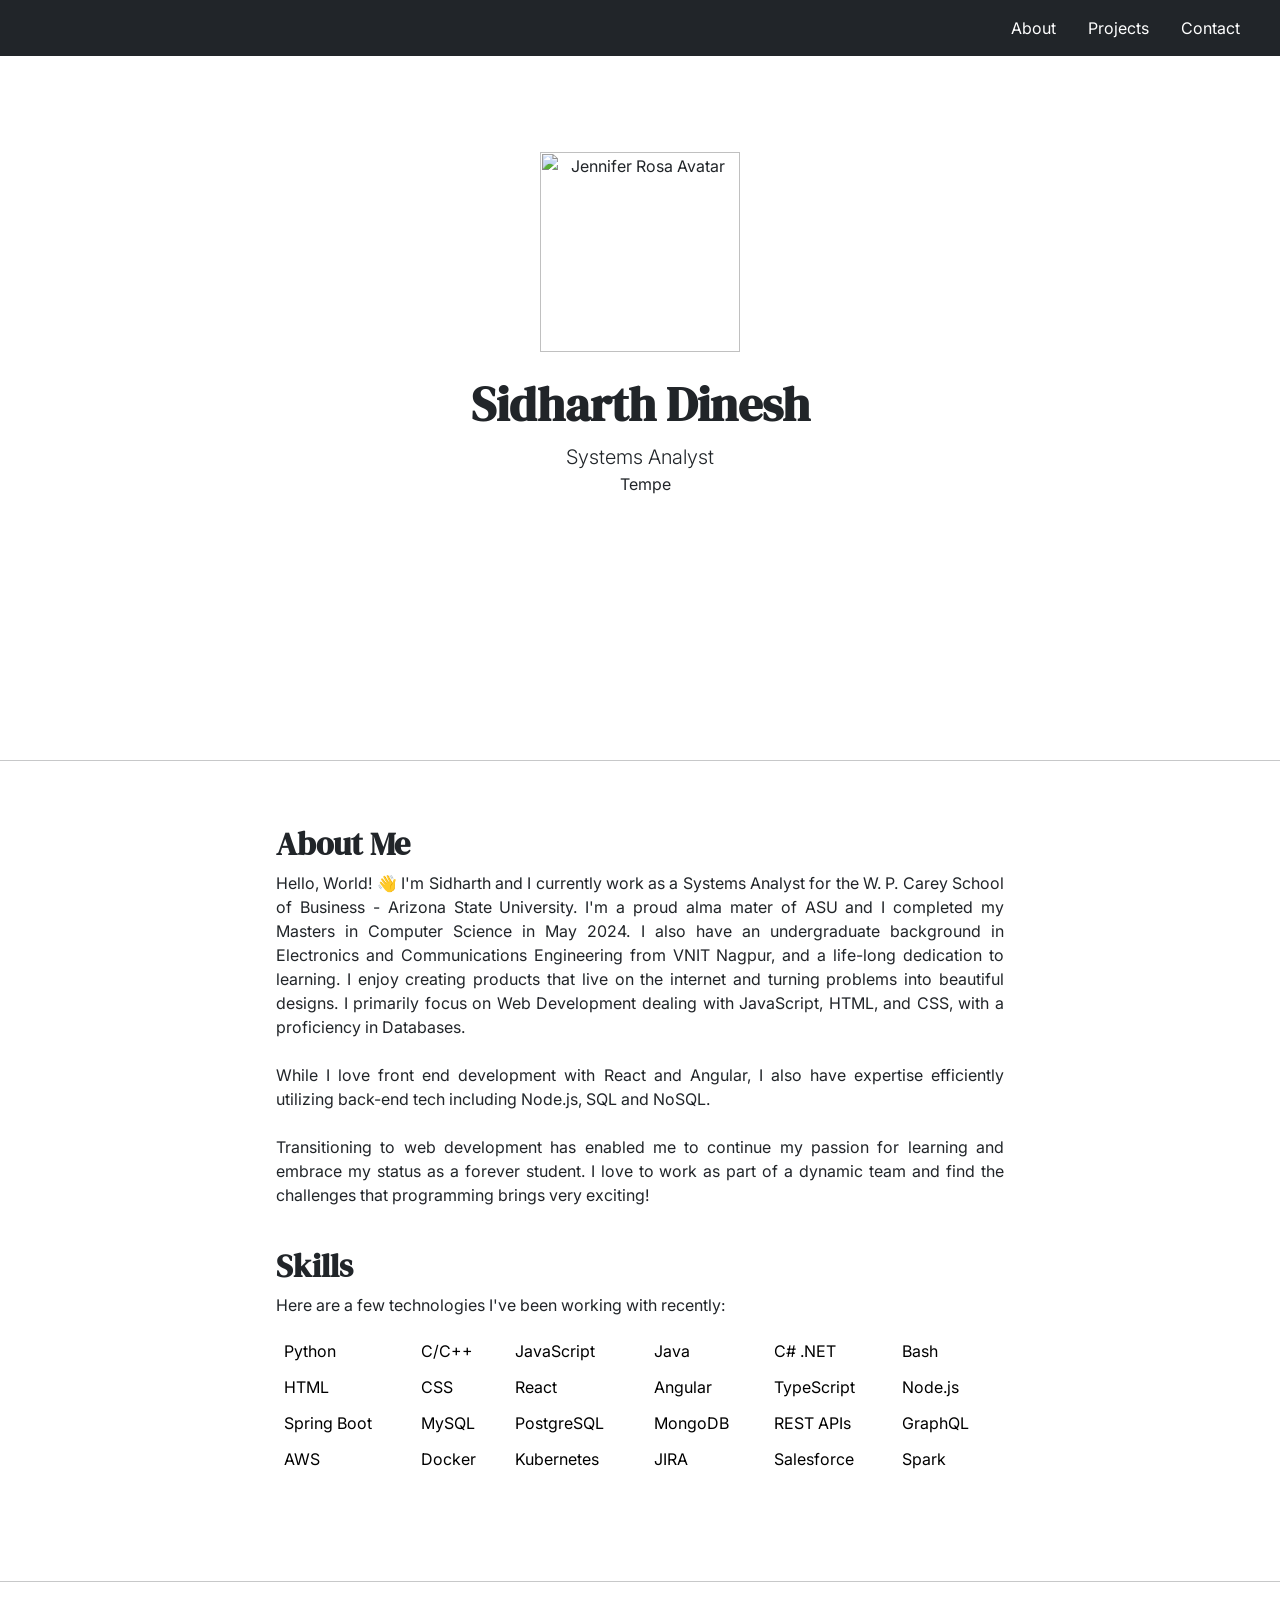
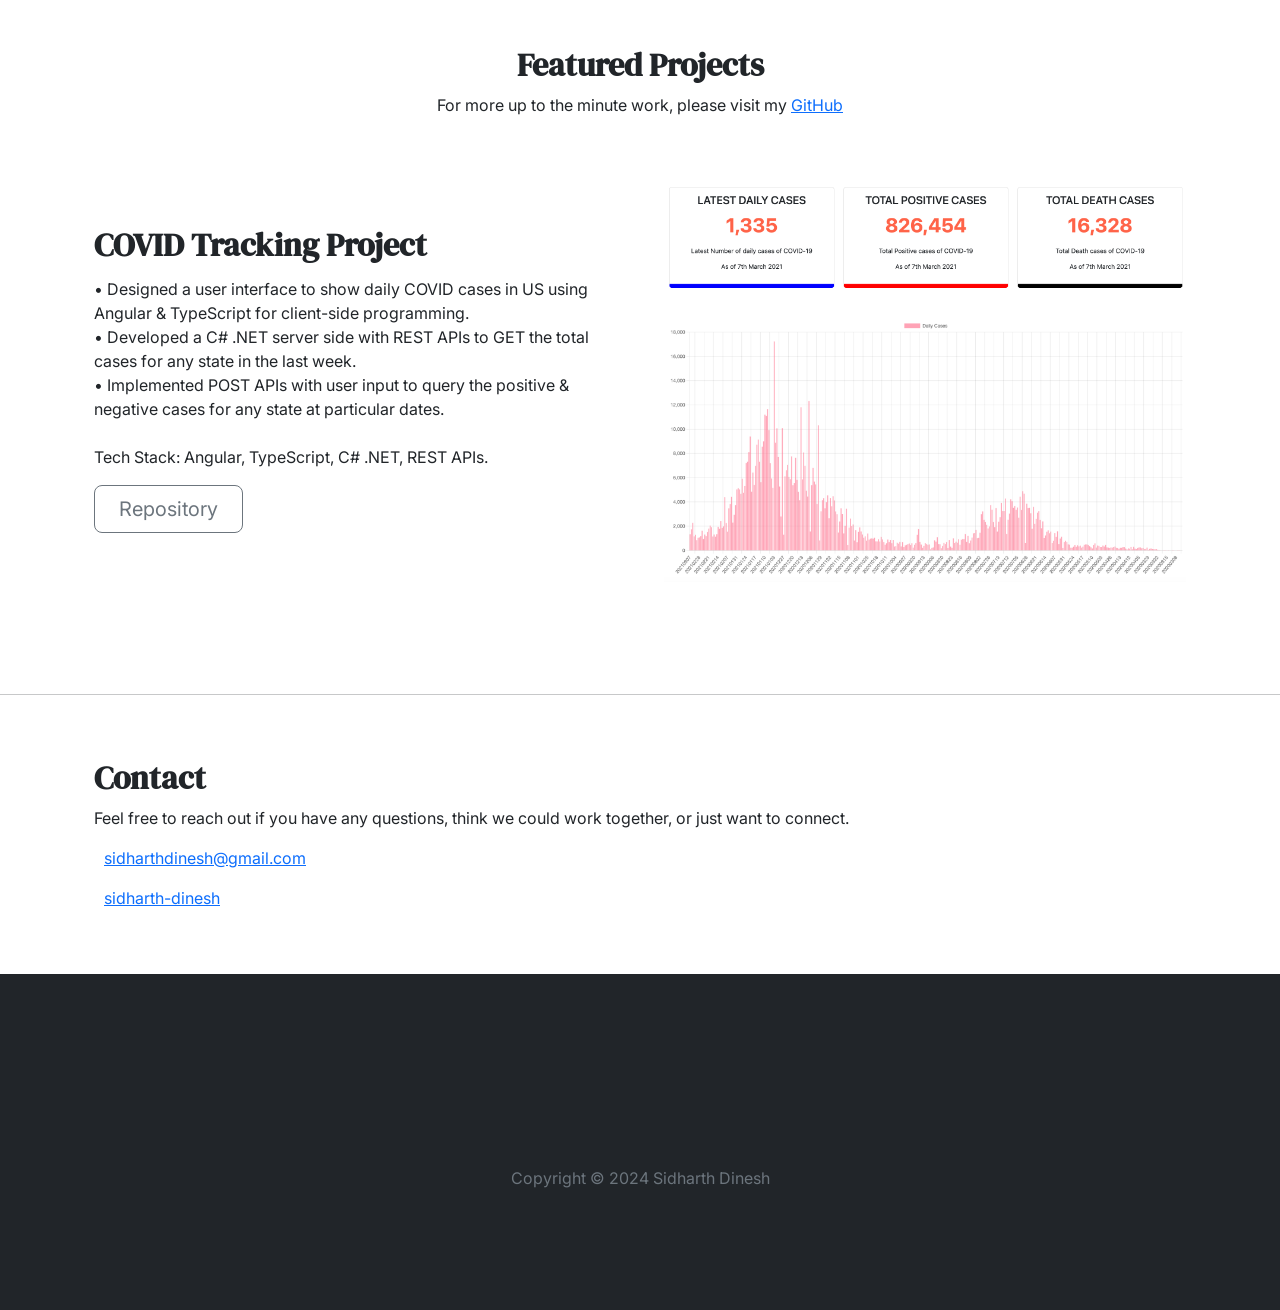
==== commit e571427a: "2024 Updates" ====
--- a/index.html
+++ b/index.html
@@ -24,7 +24,7 @@
     <script>
         ScrollReveal({ reset: false });
     </script>
-    <title>Sidharth Dinesh | Computer Science Graduate Student</title>
+    <title>Sidharth Dinesh | Systems Analyst</title>
 </head>
 
 <body>
@@ -48,7 +48,7 @@
             alt="Jennifer Rosa Avatar" width="200px">
         <h1 class="load-hidden scroll-two display-5 fw-bold">Sidharth Dinesh</h1>
         <div class="load-hidden col-lg-6 mx-auto">
-            <p class="lead mb-0 scroll-three">Computer Science Graduate Student</p>
+            <p class="lead mb-0 scroll-three">Systems Analyst</p>
             <p class="mb-4"><i class="fas fa-map-marker-alt fa-1x"></i> Tempe</p>
             <div class="d-grid gap-2 d-sm-flex pb-5 justify-content-sm-center scroll-four">
                 <a href="https://github.com/Sidharth-Dinesh"><i class="fab fa-github fa-2x"></i></a>
@@ -67,14 +67,14 @@
         <div class="load-hidden scroll-one col-lg-8 mx-auto">
             <h2 class="fw-bold">About Me</h2>
             <p align="justify">
-                Hello, World! 👋 I'm Sidharth, a current Master's in Computer Science student from Arizona State University, 
-                with an undergraduate background in Electronics and Communications Engineering and a life-long dedication to learning.
+                Hello, World! 👋 I'm Sidharth and I currently work as a Systems Analyst for the W. P. Carey School of Business - Arizona State University. 
+                I'm a proud alma mater of ASU and I completed my Masters in Computer Science in May 2024. I also have an undergraduate background in Electronics and Communications Engineering from VNIT Nagpur, and a life-long dedication to learning.
                 
                 I enjoy creating products that live on the internet and turning problems into beautiful designs.
-                I primarily focus on Web Development dealing with JavaScript, HTML, and CSS, with a proficiency in Machine Learning and Data Science.
+                I primarily focus on Web Development dealing with JavaScript, HTML, and CSS, with a proficiency in Databases.
                 <br><br>
-                While I love front end development using React.js and AngularJS, I'm also comfortable using back-end tech including
-                Node.js, Express.js and SQL (MySQL/PostgreSQL) and NoSQL (MongoDB-Mongoose).
+                While I love front end development with React and Angular, I also have expertise efficiently utilizing back-end tech including
+                Node.js, SQL and NoSQL.
                 <br><br>
                 Transitioning to web development has enabled me to continue my passion for learning and embrace
                 my status as a forever student. I love to work as part of a dynamic team and find the challenges that
@@ -96,7 +96,7 @@
                     <tr>
                         <td>HTML</td>
                         <td>CSS</td>
-                        <td>React.js</td>
+                        <td>React</td>
                         <td>Angular</td>
                         <td>TypeScript</td>
                         <td>Node.js</td>
@@ -119,12 +119,12 @@
                     </tr>
             </table>
             <br>
-            <div class="d-grid gap-2 d-sm-flex">
+            <!-- <div class="d-grid gap-2 d-sm-flex">
                 <a href="https://drive.google.com/file/d/11lqZvzOPPT5k-8KrRJ9_wOYzDzv31cj7/view?usp=sharing"><button type="button"
                         class="btn btn-primary btn-lg px-4 me-md-2">Resume</button></a>
                 <a href="https://github.com/Sidharth-Dinesh?tab=repositories"><button type="button"
                         class="btn btn-outline-secondary btn-lg px-4 me-md-2">My Work</button></a>
-            </div>
+            </div> -->
         </div>
     </div>
     <hr>
@@ -155,9 +155,9 @@
                 </div>
             </div>
         </div>
-
+        
         <!-- Project 2 -->
-        <div class="load-hidden scroll-one row flex-lg-row-reverse align-items-center g-5 py-5">
+        <!-- <div class="load-hidden scroll-one row flex-lg-row-reverse align-items-center g-5 py-5">
             <div class="col-10 col-sm-8 col-lg-6">
                 <img src="./assets/img/hotspot_image.PNG" class="d-block mx-lg-auto img-fluid" alt="Project-1" loading="lazy">
             </div>
@@ -169,16 +169,16 @@
                     <br><br>
                     Tech Stack: Scala, Java, Python, Apache Spark, Hadoop, MongoDB.
                 </p>
-                <div class="d-grid gap-2 d-md-flex justify-content-md-start">
+                <div class="d-grid gap-2 d-md-flex justify-content-md-start"> -->
                     <!-- <a href=""><button type="button" class="btn btn-primary btn-lg px-4 me-md-2">Live</button></a> -->
-                    <a href="https://github.com/Sidharth-Dinesh/HotSpot-Analysis"><button type="button"
+                    <!-- <a href="https://github.com/Sidharth-Dinesh/HotSpot-Analysis"><button type="button"
                             class="btn btn-outline-secondary btn-lg px-4">Repository</button></a>
                 </div>
             </div>
-        </div>
+        </div> -->
 
         <!-- Project 3 -->
-        <div class="load-hidden scroll-one row flex-lg-row-reverse align-items-center g-5 py-5">
+        <!-- <div class="load-hidden scroll-one row flex-lg-row-reverse align-items-center g-5 py-5">
             <div class="col-10 col-sm-8 col-lg-6">
                 <img src="./assets/img/lms_image.PNG" class="d-block mx-lg-auto img-fluid"
                     alt="Project-1" loading="lazy">
@@ -191,14 +191,14 @@
                     <br><br>
                     Tech Stack: AWS, Java, Springboot, Angular, TypeScript, MySQL.
                 </p>
-                <div class="d-grid gap-2 d-md-flex justify-content-md-start">
+                <div class="d-grid gap-2 d-md-flex justify-content-md-start"> -->
                     <!-- <a href=""><button
                             type="button" class="btn btn-primary btn-lg px-4 me-md-2">Live</button></a> -->
-                    <a href="https://github.com/Sidharth-Dinesh/LMS-SpringBoot-Angular"><button type="button"
+                    <!-- <a href="https://github.com/Sidharth-Dinesh/LMS-SpringBoot-Angular"><button type="button"
                             class="btn btn-outline-secondary btn-lg px-4">Repository</button></a>
                 </div>
             </div>
-        </div>
+        </div> -->
         <!-- Project 2 -->
         <!-- <div class="load-hidden scroll-one row flex-lg-row-reverse align-items-center g-5 py-5">
             <div class="col-10 col-sm-8 col-lg-6">
@@ -221,7 +221,7 @@
             </div>
         </div> -->
         <!-- Project 4 -->
-        <div class="load-hidden scroll-one row flex-lg-row-reverse align-items-center g-5 py-5">
+        <!-- <div class="load-hidden scroll-one row flex-lg-row-reverse align-items-center g-5 py-5">
             <div class="col-10 col-sm-8 col-lg-6">
                 <img src="./assets/img/graphql_image.PNG" class="d-block mx-lg-auto img-fluid"
                     alt="Project-3" loading="lazy">
@@ -234,14 +234,14 @@
                     <br><br>
                     Tech Stack: GraphQL, React.js, Node.js, MongoDB.
                 </p>
-                <div class="d-grid gap-2 d-md-flex justify-content-md-start">
+                <div class="d-grid gap-2 d-md-flex justify-content-md-start"> -->
                     <!-- <a href=""><button
                             type="button" class="btn btn-primary btn-lg px-4 me-md-2">Live</button></a> -->
-                    <a href="https://github.com/Sidharth-Dinesh/Event-Booking-App---GraphQL"><button type="button"
+                    <!-- <a href="https://github.com/Sidharth-Dinesh/Event-Booking-App---GraphQL"><button type="button"
                             class="btn btn-outline-secondary btn-lg px-4">Repository</button></a>
                 </div>
             </div>
-        </div>
+        </div> -->
         <!-- Project 4 -->
         <!-- <div class="load-hidden scroll-one row flex-lg-row-reverse align-items-center g-5 py-5">
             <div class="col-10 col-sm-8 col-lg-6">
@@ -297,7 +297,7 @@
         <div class="col-lg-6 mx-auto">
             <br>
             <br>
-            <p class="mb-4">Copyright © 2023 Sidharth Dinesh</p>
+            <p class="mb-4">Copyright © 2024 Sidharth Dinesh</p>
             <br>
             <br>
         </div>
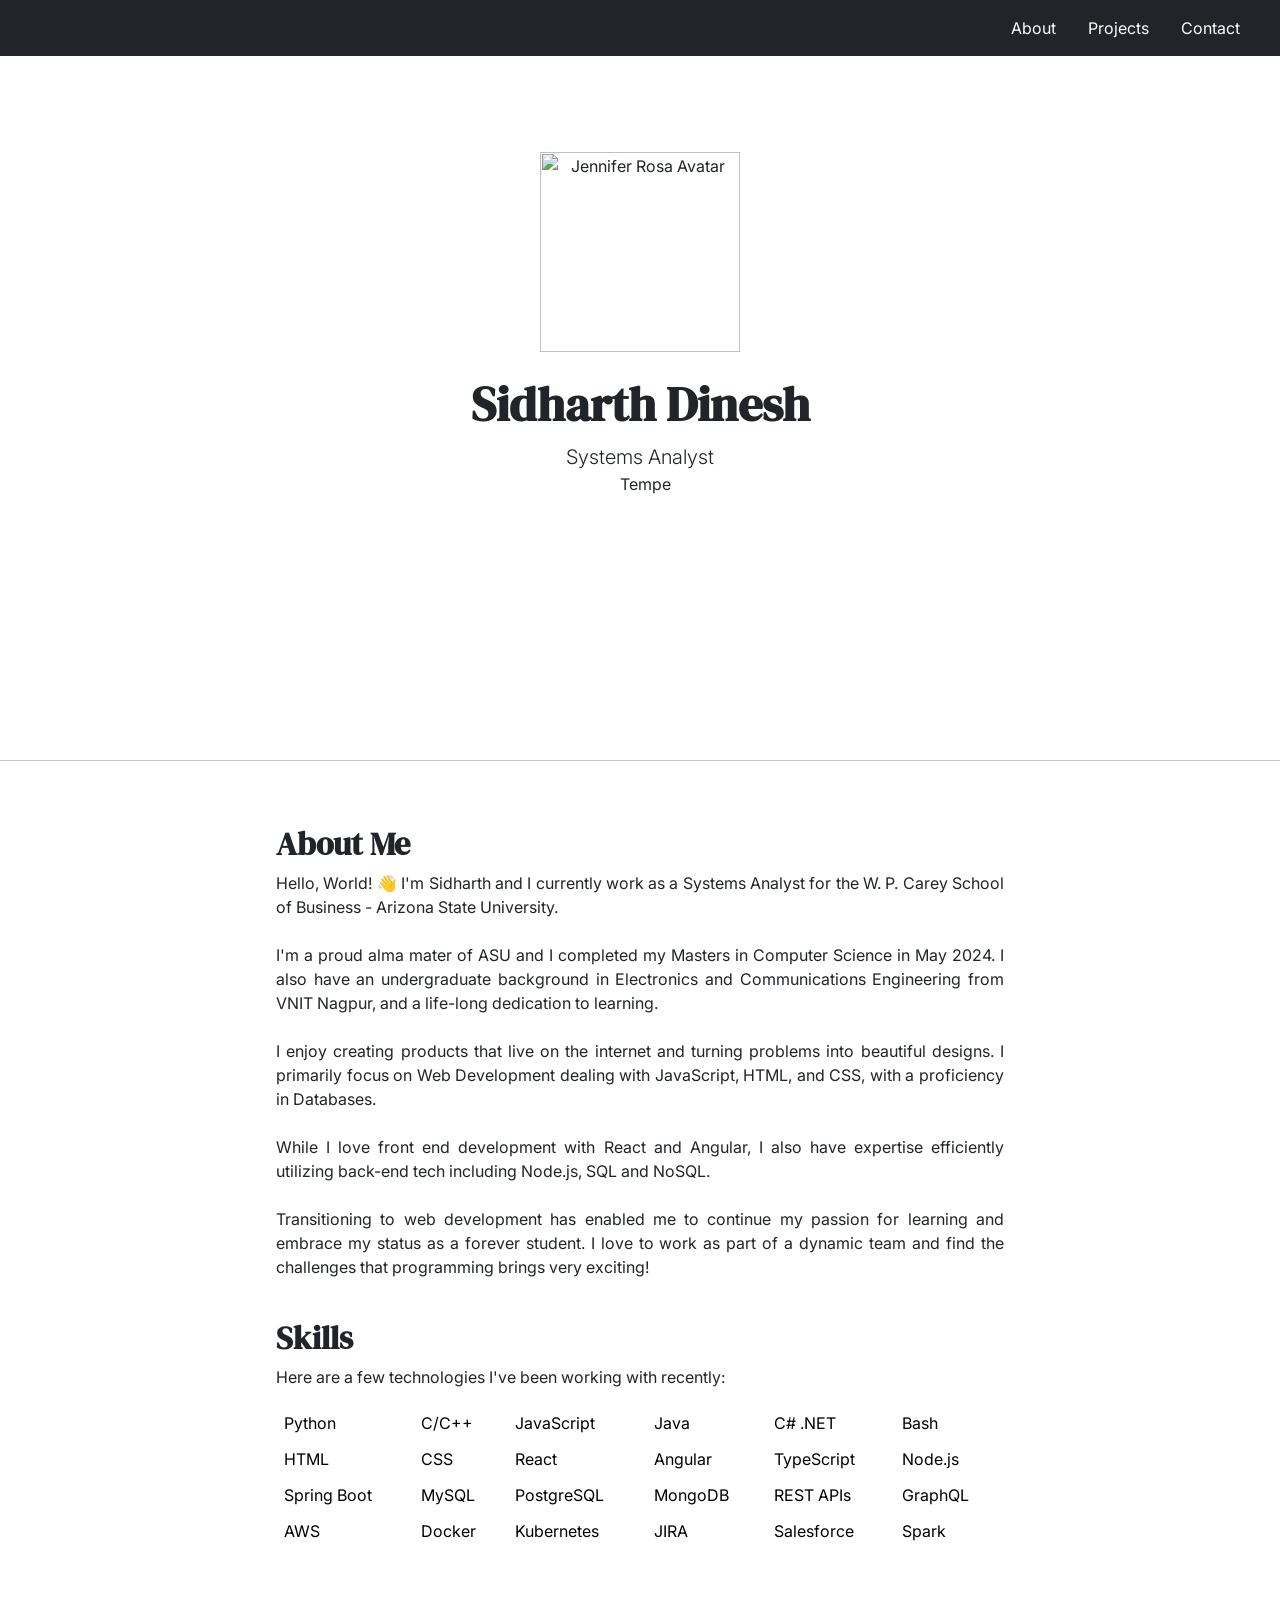
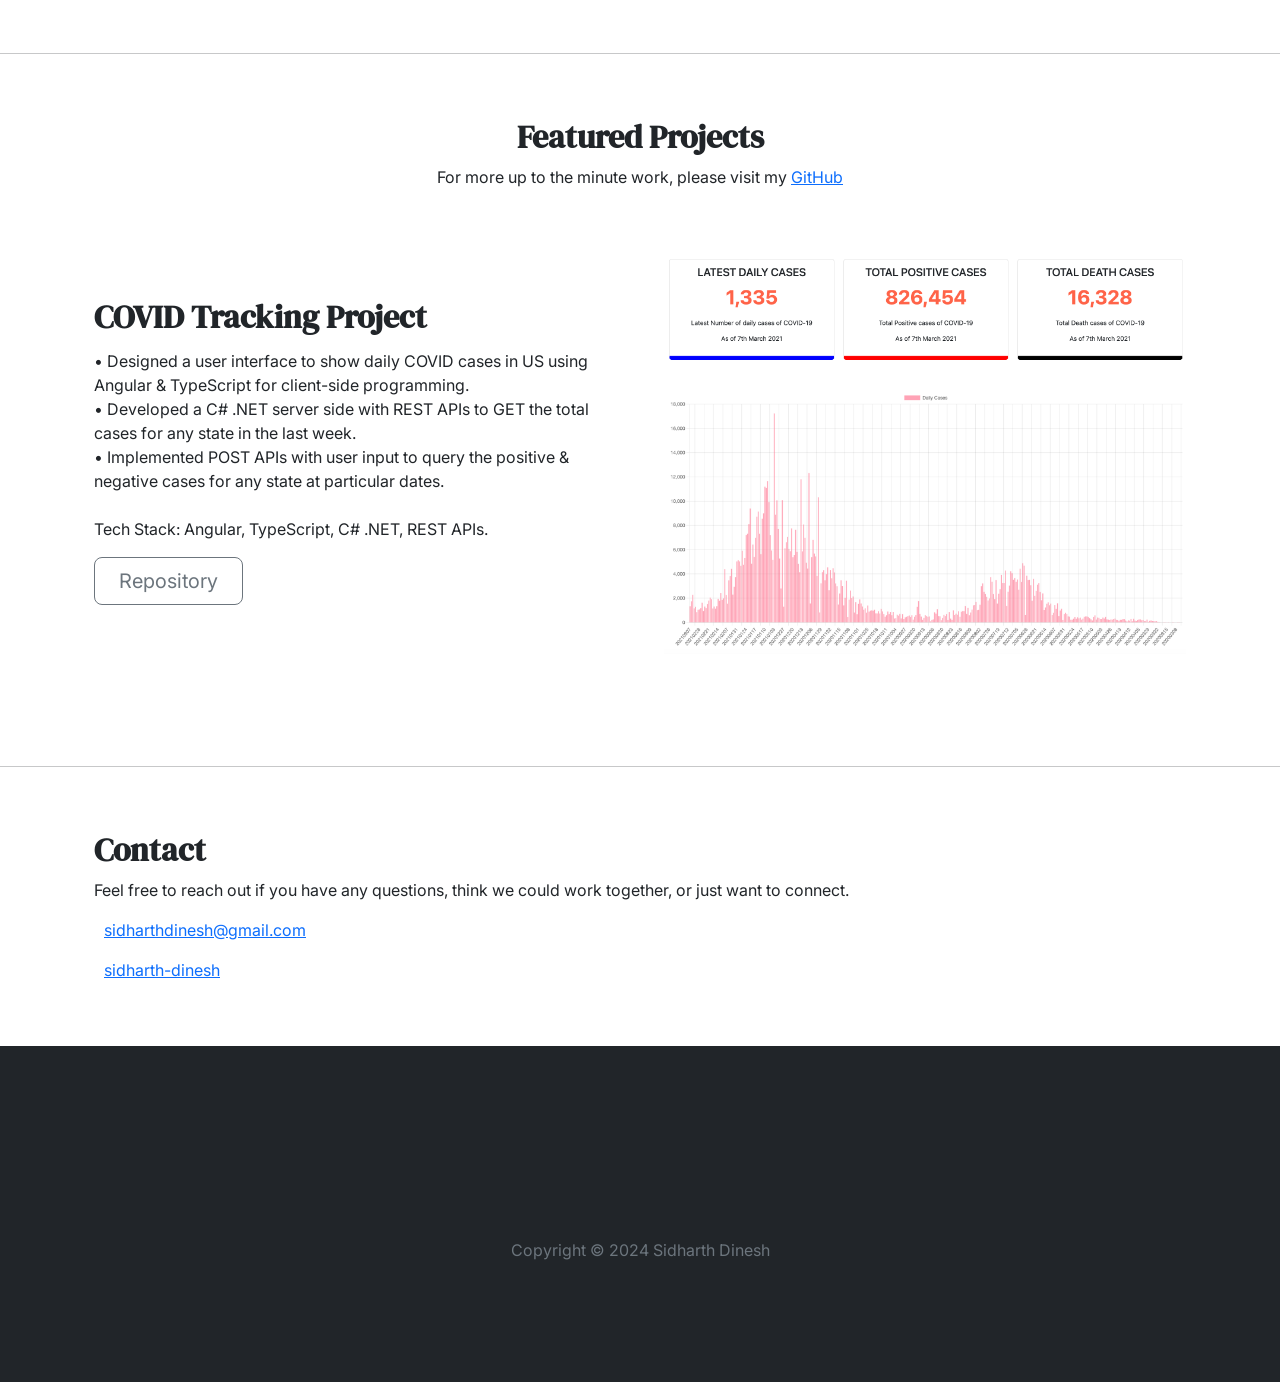
==== commit 7eaee50d: "Updating bio" ====
--- a/index.html
+++ b/index.html
@@ -68,8 +68,9 @@
             <h2 class="fw-bold">About Me</h2>
             <p align="justify">
                 Hello, World! 👋 I'm Sidharth and I currently work as a Systems Analyst for the W. P. Carey School of Business - Arizona State University. 
+                <br><br>
                 I'm a proud alma mater of ASU and I completed my Masters in Computer Science in May 2024. I also have an undergraduate background in Electronics and Communications Engineering from VNIT Nagpur, and a life-long dedication to learning.
-                
+                <br><br>
                 I enjoy creating products that live on the internet and turning problems into beautiful designs.
                 I primarily focus on Web Development dealing with JavaScript, HTML, and CSS, with a proficiency in Databases.
                 <br><br>
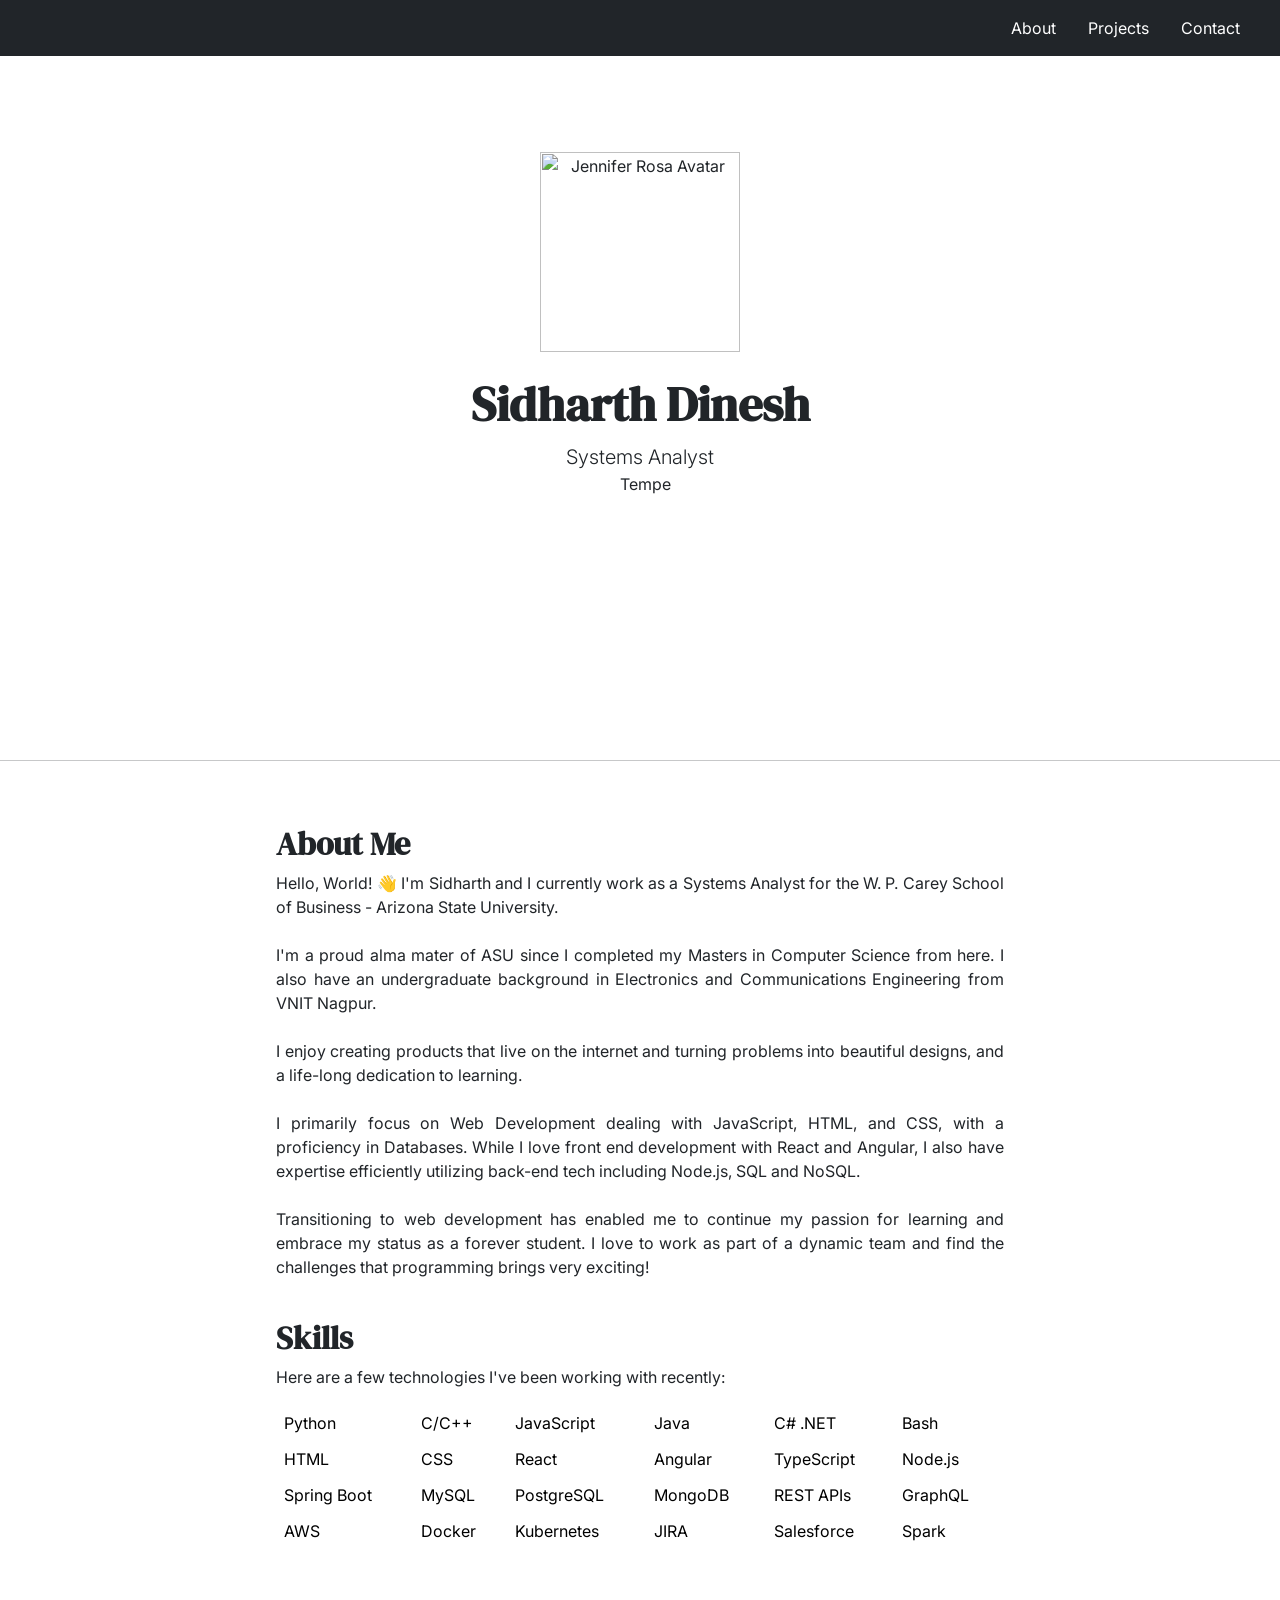
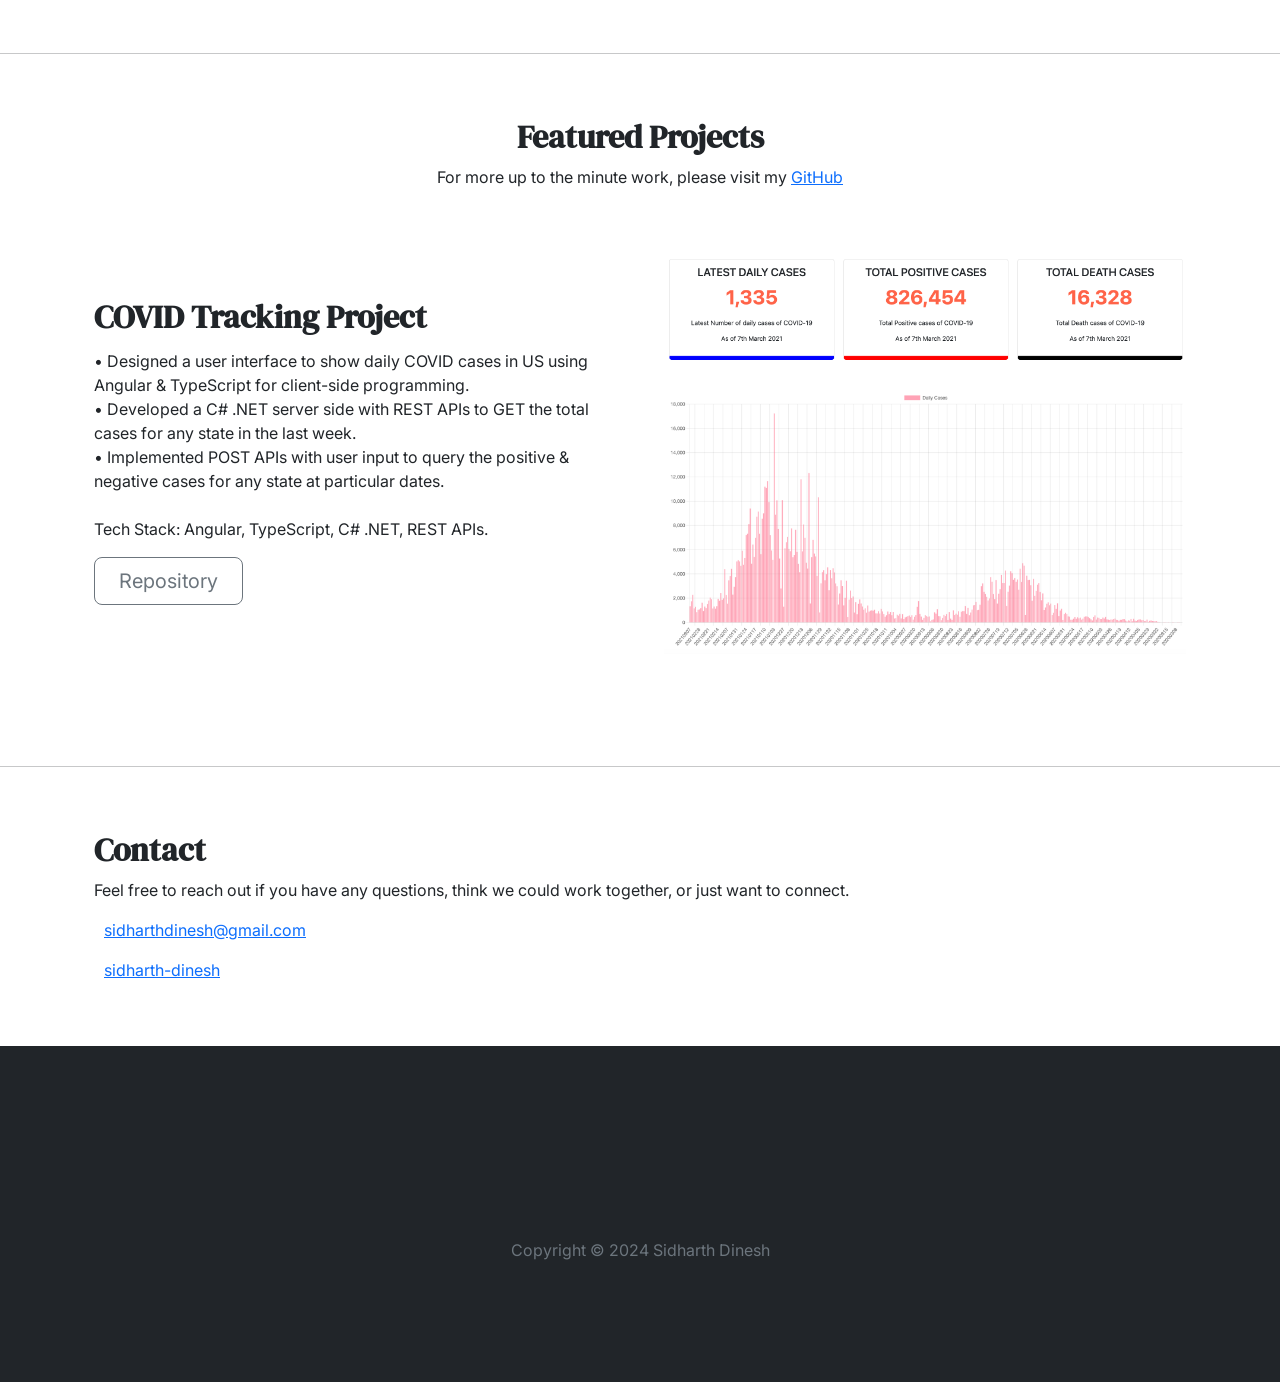
==== commit b2400c33: "Bio update" ====
--- a/index.html
+++ b/index.html
@@ -69,11 +69,11 @@
             <p align="justify">
                 Hello, World! 👋 I'm Sidharth and I currently work as a Systems Analyst for the W. P. Carey School of Business - Arizona State University. 
                 <br><br>
-                I'm a proud alma mater of ASU and I completed my Masters in Computer Science in May 2024. I also have an undergraduate background in Electronics and Communications Engineering from VNIT Nagpur, and a life-long dedication to learning.
+                I'm a proud alma mater of ASU since I completed my Masters in Computer Science from here. I also have an undergraduate background in Electronics and Communications Engineering from VNIT Nagpur.
                 <br><br>
-                I enjoy creating products that live on the internet and turning problems into beautiful designs.
+                I enjoy creating products that live on the internet and turning problems into beautiful designs, and a life-long dedication to learning.
+                <br><br>
                 I primarily focus on Web Development dealing with JavaScript, HTML, and CSS, with a proficiency in Databases.
-                <br><br>
                 While I love front end development with React and Angular, I also have expertise efficiently utilizing back-end tech including
                 Node.js, SQL and NoSQL.
                 <br><br>
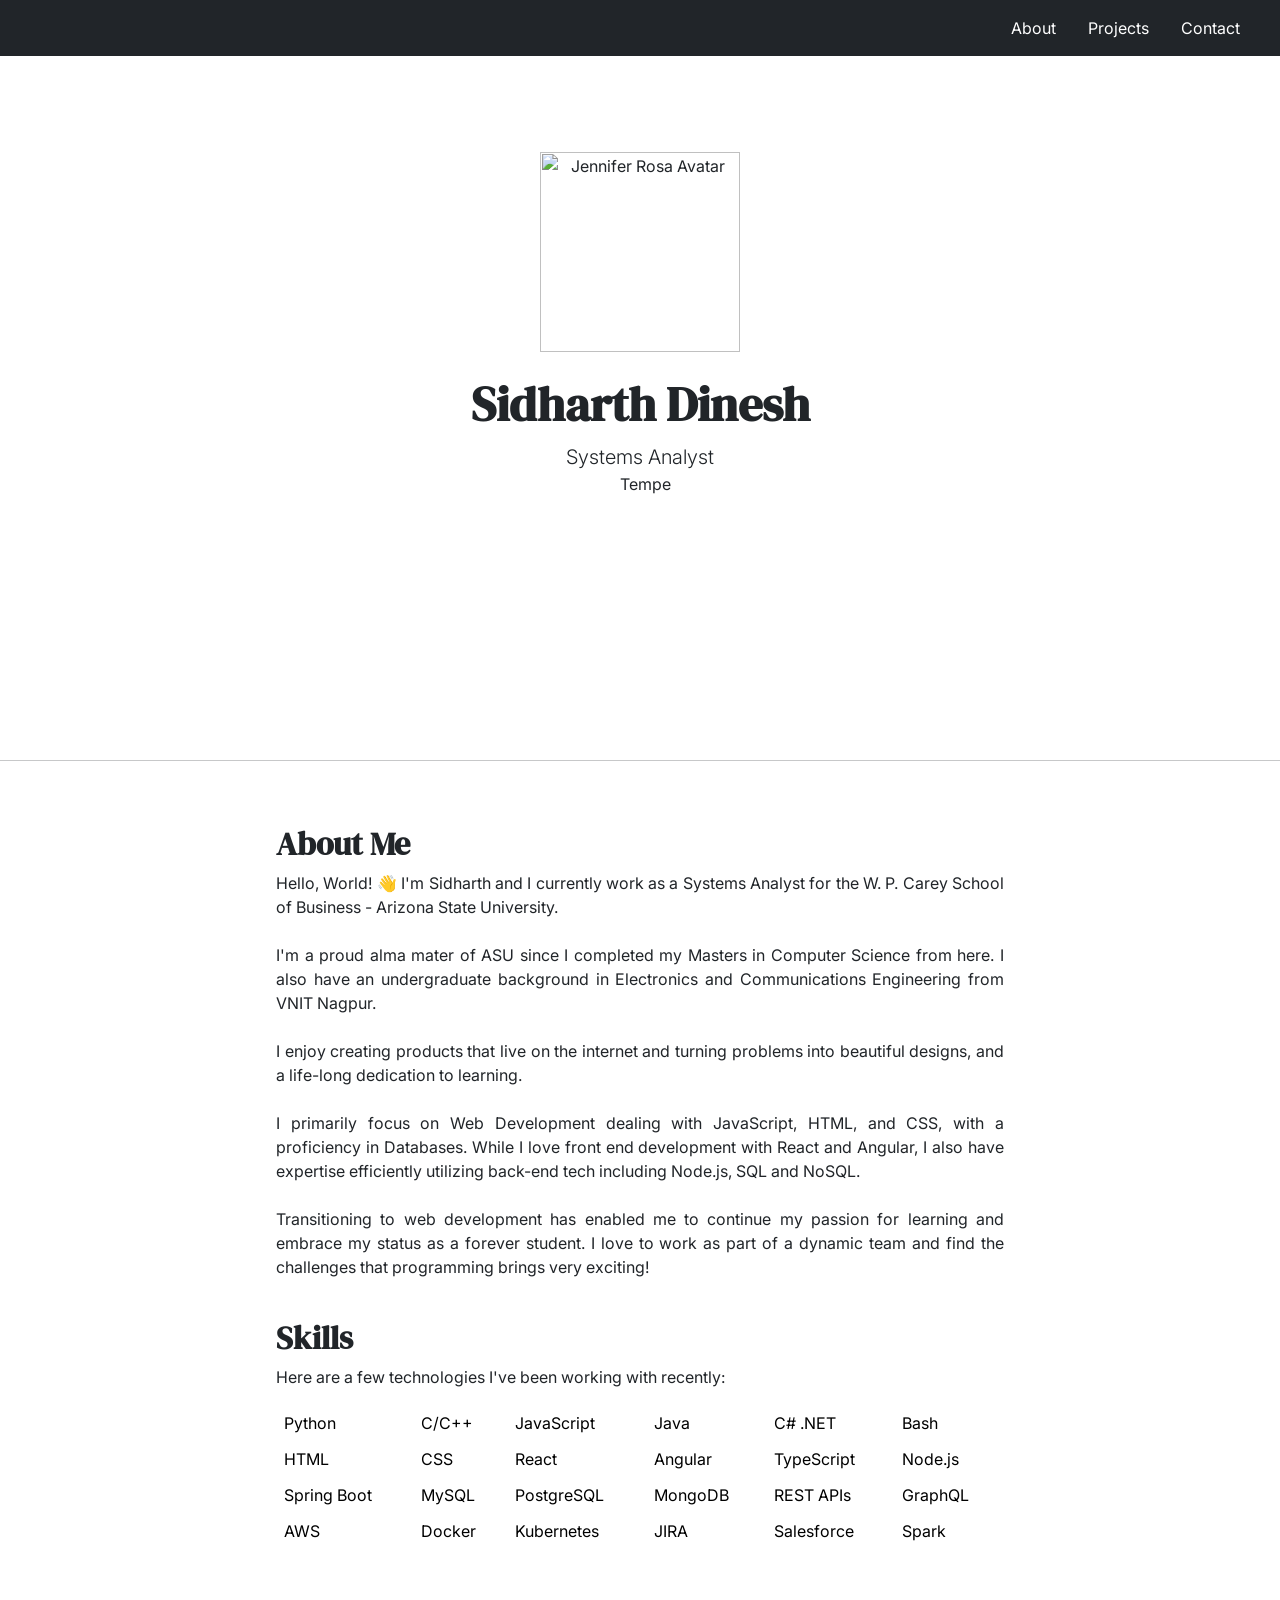
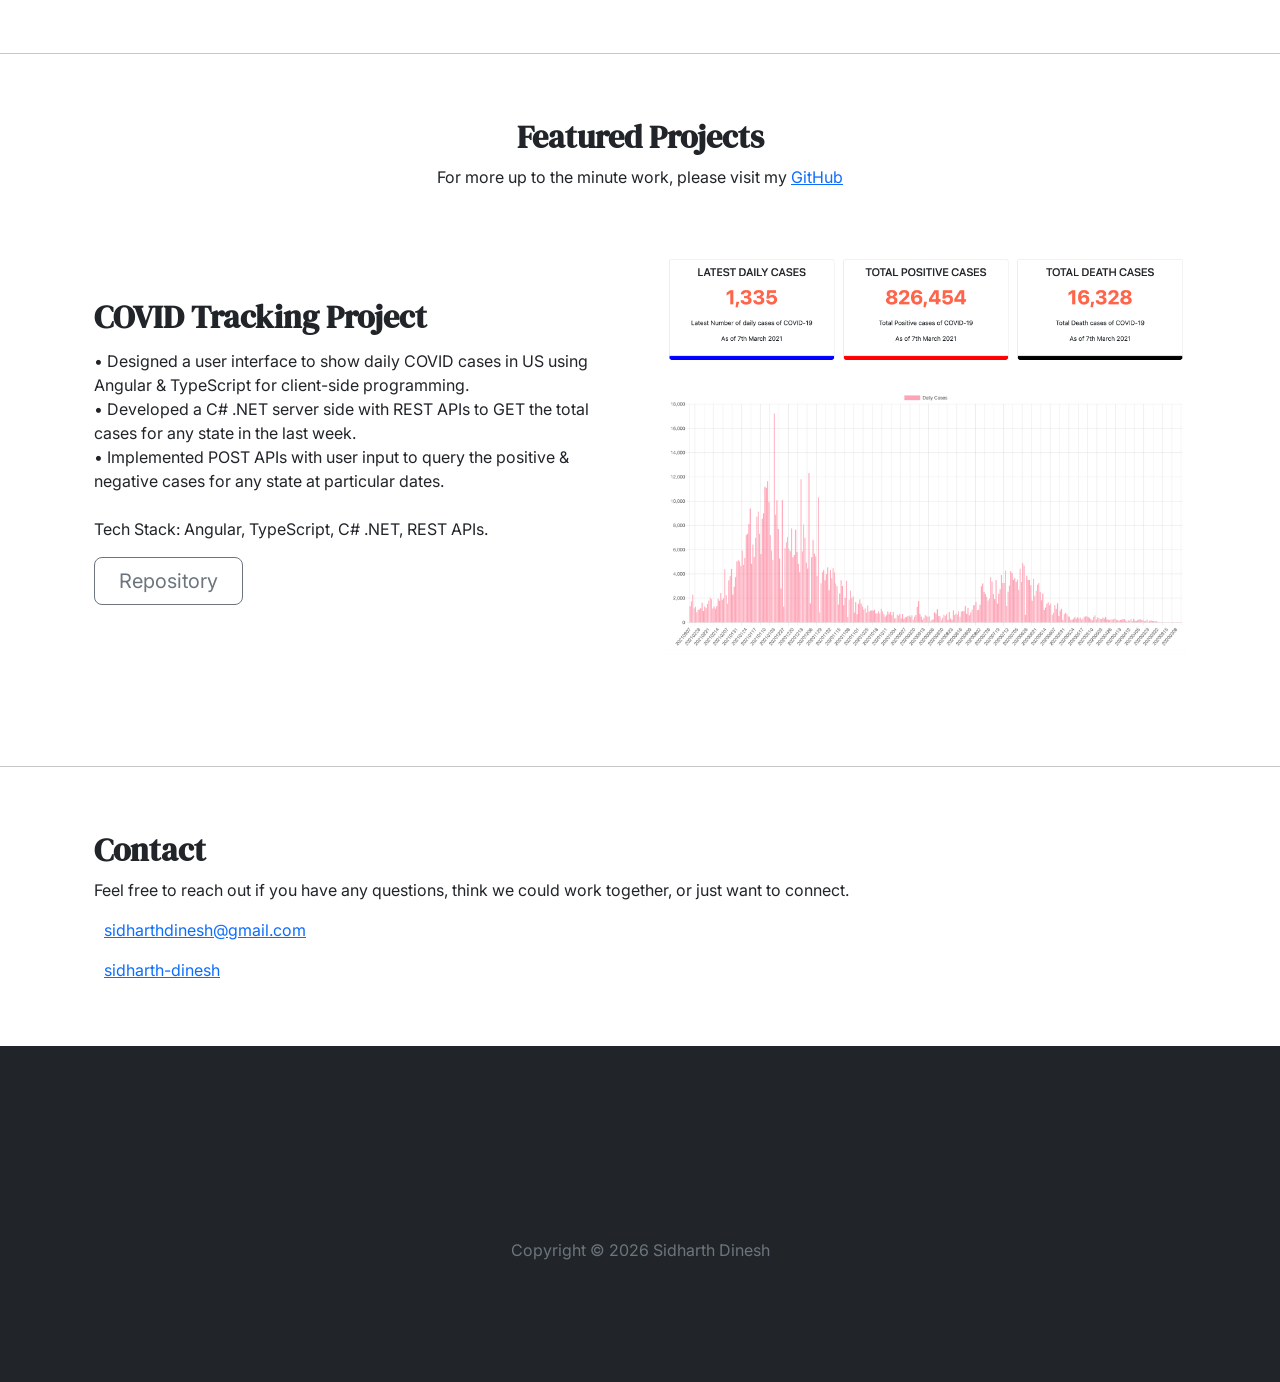
==== commit e07c6ad1: "Updated copyright year" ====
--- a/index.html
+++ b/index.html
@@ -298,7 +298,7 @@
         <div class="col-lg-6 mx-auto">
             <br>
             <br>
-            <p class="mb-4">Copyright © 2024 Sidharth Dinesh</p>
+            <p class="mb-4">Copyright © 2026 Sidharth Dinesh</p>
             <br>
             <br>
         </div>
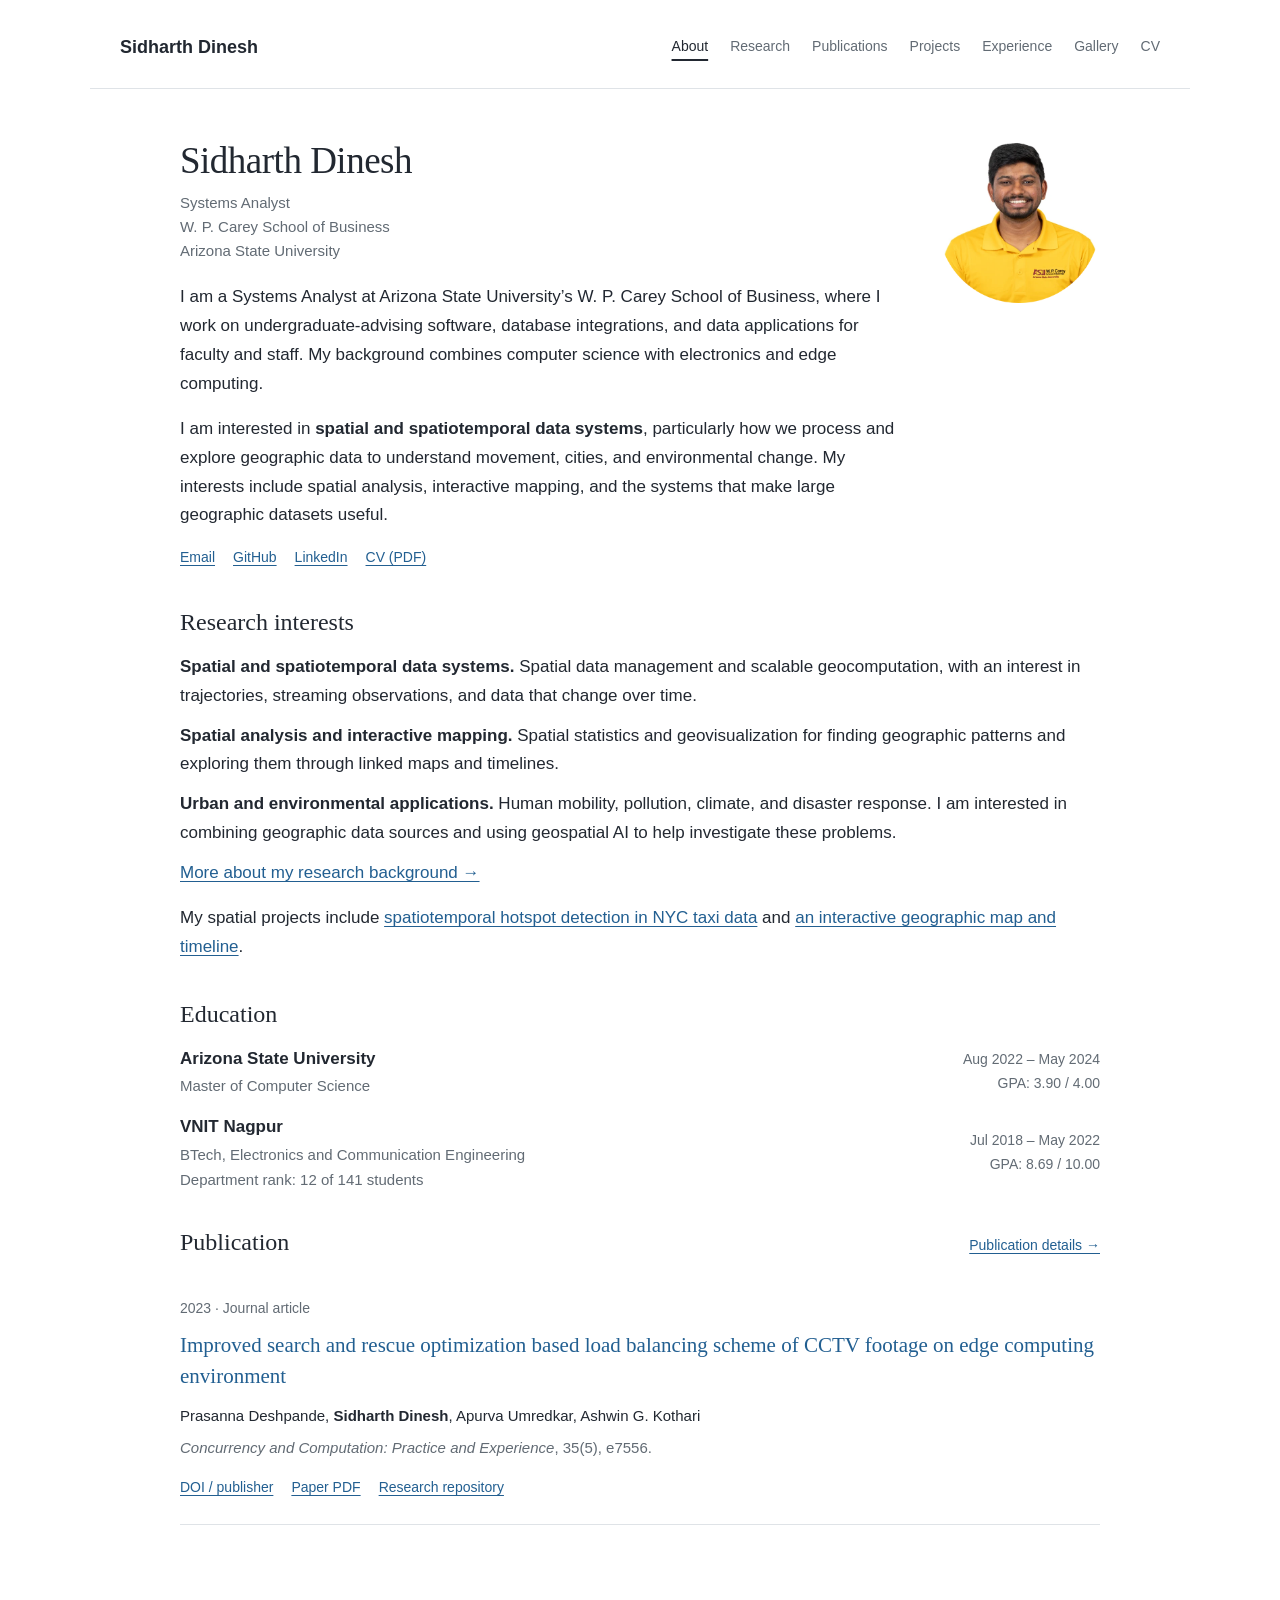
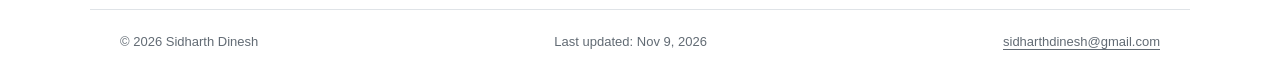
==== commit 289c86d2: "Updating website" ====
--- a/index.html
+++ b/index.html
@@ -1,311 +1,12 @@
-<html lang="en">
-
-<head>
-    <meta charset="UTF-8">
-    <meta http-equiv="X-UA-Compatible" content="IE=edge">
-    <meta name="viewport" content="width=device-width, initial-scale=1.0">
-    <link rel="apple-touch-icon" sizes="180x180" href="/apple-touch-icon.png">
-    <link rel="icon" type="image/png" sizes="32x32" href="/favicon-32x32.png">
-    <link rel="icon" type="image/png" sizes="16x16" href="/favicon-16x16.png">
-    <link rel="manifest" href="/site.webmanifest">
-    <link href="assets/css/style.css" rel="stylesheet">
-    <!-- Bootstrap -->
-    <link href="https://cdn.jsdelivr.net/npm/bootstrap@5.0.2/dist/css/bootstrap.min.css" rel="stylesheet"
-        integrity="sha384-EVSTQN3/azprG1Anm3QDgpJLIm9Nao0Yz1ztcQTwFspd3yD65VohhpuuCOmLASjC" crossorigin="anonymous">
-    <!-- Google Fonts -->
-    <link rel="preconnect" href="https://fonts.googleapis.com">
-    <link rel="preconnect" href="https://fonts.gstatic.com" crossorigin>
-    <link href="https://fonts.googleapis.com/css2?family=DM+Serif+Display&family=Inter:wght@400;600&display=swap"
-        rel="stylesheet">
-    <!-- Font Awesome -->
-    <script src="https://kit.fontawesome.com/e58106dbf6.js" crossorigin="anonymous"></script>
-    <!-- Scroll Reveal -->
-    <script src="https://unpkg.com/scrollreveal"></script>
-    <script>
-        ScrollReveal({ reset: false });
-    </script>
-    <title>Sidharth Dinesh | Systems Analyst</title>
-</head>
-
-<body>
-    <!-- Navigation-->
-    <nav id="nav" class="navbar navbar-dark bg-dark justify-content-end px-4">
-        <ul class="nav">
-            <li class="nav-item">
-                <a class="nav-link" href="#about">About</a>
-            </li>
-            <li class="nav-item">
-                <a class="nav-link" href="#projects">Projects</a>
-            </li>
-            <li class="nav-item">
-                <a class="nav-link" href="#contact">Contact</a>
-            </li>
-    </nav>
-
-    <!-- Hero -->
-    <div id="hero" class="px-4 py-5 my-5 text-center">
-        <img class="load-hidden scroll-one d-block mx-auto mb-4" src="./assets/img/circle-cropped.png"
-            alt="Jennifer Rosa Avatar" width="200px">
-        <h1 class="load-hidden scroll-two display-5 fw-bold">Sidharth Dinesh</h1>
-        <div class="load-hidden col-lg-6 mx-auto">
-            <p class="lead mb-0 scroll-three">Systems Analyst</p>
-            <p class="mb-4"><i class="fas fa-map-marker-alt fa-1x"></i> Tempe</p>
-            <div class="d-grid gap-2 d-sm-flex pb-5 justify-content-sm-center scroll-four">
-                <a href="https://github.com/Sidharth-Dinesh"><i class="fab fa-github fa-2x"></i></a>
-                <a href="https://www.linkedin.com/in/sidharth-dinesh/"><i class="fab fa-linkedin-in fa-2x"></i></a>
-            </div>
-        </div>
-        <div class="load-hidden scroll-four col-lg-6 mx-auto pb-4">
-            <br>
-            <a href="#about"><i class="fas fa-chevron-down fa-1x"></i></a>
-        </div>
-    </div>
-    <hr>
-
-    <!-- About -->
-    <div id="about" class="container col-xxl-8 px-4 py-5">
-        <div class="load-hidden scroll-one col-lg-8 mx-auto">
-            <h2 class="fw-bold">About Me</h2>
-            <p align="justify">
-                Hello, World! 👋 I'm Sidharth and I currently work as a Systems Analyst for the W. P. Carey School of Business - Arizona State University. 
-                <br><br>
-                I'm a proud alma mater of ASU since I completed my Masters in Computer Science from here. I also have an undergraduate background in Electronics and Communications Engineering from VNIT Nagpur.
-                <br><br>
-                I enjoy creating products that live on the internet and turning problems into beautiful designs, and a life-long dedication to learning.
-                <br><br>
-                I primarily focus on Web Development dealing with JavaScript, HTML, and CSS, with a proficiency in Databases.
-                While I love front end development with React and Angular, I also have expertise efficiently utilizing back-end tech including
-                Node.js, SQL and NoSQL.
-                <br><br>
-                Transitioning to web development has enabled me to continue my passion for learning and embrace
-                my status as a forever student. I love to work as part of a dynamic team and find the challenges that
-                programming brings very exciting!
-            </p>
-            <br>
-            <h2 class="fw-bold">Skills</h2>
-            <p>Here are a few technologies I've been working with recently:</p>
-            <table class="table table-borderless">
-                <tbody>
-                    <tr>
-                        <td>Python</td>
-                        <td>C/C++</td>
-                        <td>JavaScript</td>
-                        <td>Java</td>
-                        <td>C# .NET</td>
-                        <td>Bash</td>
-                    </tr>
-                    <tr>
-                        <td>HTML</td>
-                        <td>CSS</td>
-                        <td>React</td>
-                        <td>Angular</td>
-                        <td>TypeScript</td>
-                        <td>Node.js</td>
-                    </tr>
-                    <tr>
-                        <td>Spring Boot</td>
-                        <td>MySQL</td>
-                        <td>PostgreSQL</td>
-                        <td>MongoDB</td>
-                        <td>REST APIs</td>
-                        <td>GraphQL</td>
-                    </tr>
-                    <tr>
-                        <td>AWS</td>
-                        <td>Docker</td>
-                        <td>Kubernetes</td>
-                        <td>JIRA</td>
-                        <td>Salesforce</td>
-                        <td>Spark</td>
-                    </tr>
-            </table>
-            <br>
-            <!-- <div class="d-grid gap-2 d-sm-flex">
-                <a href="https://drive.google.com/file/d/11lqZvzOPPT5k-8KrRJ9_wOYzDzv31cj7/view?usp=sharing"><button type="button"
-                        class="btn btn-primary btn-lg px-4 me-md-2">Resume</button></a>
-                <a href="https://github.com/Sidharth-Dinesh?tab=repositories"><button type="button"
-                        class="btn btn-outline-secondary btn-lg px-4 me-md-2">My Work</button></a>
-            </div> -->
-        </div>
-    </div>
-    <hr>
-
-    <!-- Projects -->
-    <div id="projects" class="load-hidden scroll-one container col-xxl-8 px-4 py-5">
-        <h2 class="fw-bold text-center">Featured Projects</h2>
-        <p class="text-center">For more up to the minute work, please visit my <a
-                href="https://github.com/Sidharth-Dinesh/list-of-projects">GitHub</a></p>
-        
-        <!-- Project 1 -->
-        <div class="load-hidden scroll-one row flex-lg-row-reverse align-items-center g-5 py-5">
-            <div class="col-10 col-sm-8 col-lg-6">
-                <img src="./assets/img/covid_image.PNG" class="d-block mx-lg-auto img-fluid" alt="Project-1" loading="lazy">
-            </div>
-            <div class="col-lg-6">
-                <h2 class="fw-bold lh-1 mb-3">COVID Tracking Project</h2>
-                <p>• Designed a user interface to show daily COVID cases in US using Angular & TypeScript for client-side programming.<br>
-                • Developed a C# .NET server side with REST APIs to GET the total cases for any state in the last week.<br>
-                • Implemented POST APIs with user input to query the positive & negative cases for any state at particular dates.
-                    <br><br>
-                    Tech Stack: Angular, TypeScript, C# .NET, REST APIs.
-                </p>
-                <div class="d-grid gap-2 d-md-flex justify-content-md-start">
-                    <!-- <a href=""><button type="button" class="btn btn-primary btn-lg px-4 me-md-2">Live</button></a> -->
-                    <a href="https://github.com/Sidharth-Dinesh/Covid19_Tracking"><button type="button"
-                            class="btn btn-outline-secondary btn-lg px-4">Repository</button></a>
-                </div>
-            </div>
-        </div>
-        
-        <!-- Project 2 -->
-        <!-- <div class="load-hidden scroll-one row flex-lg-row-reverse align-items-center g-5 py-5">
-            <div class="col-10 col-sm-8 col-lg-6">
-                <img src="./assets/img/hotspot_image.PNG" class="d-block mx-lg-auto img-fluid" alt="Project-1" loading="lazy">
-            </div>
-            <div class="col-lg-6">
-                <h2 class="fw-bold lh-1 mb-3">Hotspot Spatial Data Analysis</h2>
-                <p>• Implemented a large-scale program in Scala to analyze the statistics in the Big Data NYC Taxi Trip Dataset
-                    <br>
-                • Identified statistically significant spatial hot spots using Python, Spark and MongoDB
-                    <br><br>
-                    Tech Stack: Scala, Java, Python, Apache Spark, Hadoop, MongoDB.
-                </p>
-                <div class="d-grid gap-2 d-md-flex justify-content-md-start"> -->
-                    <!-- <a href=""><button type="button" class="btn btn-primary btn-lg px-4 me-md-2">Live</button></a> -->
-                    <!-- <a href="https://github.com/Sidharth-Dinesh/HotSpot-Analysis"><button type="button"
-                            class="btn btn-outline-secondary btn-lg px-4">Repository</button></a>
-                </div>
-            </div>
-        </div> -->
-
-        <!-- Project 3 -->
-        <!-- <div class="load-hidden scroll-one row flex-lg-row-reverse align-items-center g-5 py-5">
-            <div class="col-10 col-sm-8 col-lg-6">
-                <img src="./assets/img/lms_image.PNG" class="d-block mx-lg-auto img-fluid"
-                    alt="Project-1" loading="lazy">
-            </div>
-            <div class="col-lg-6">
-                <h2 class="fw-bold lh-1 mb-3">Learning Management System</h2>
-                <p>• Deployed an exam portal on AWS EC2 Cloud instance with Spring Boot server in Java & MySQL Relational Database.<br>
-                • Designed data dashboard with Angular framework integrating subject module quizzes, a timer and 1 retry attempt.<br>
-                • Accomplished ability to fetch certain random 20 questions from a question bank of 100 to maintain academic integrity.
-                    <br><br>
-                    Tech Stack: AWS, Java, Springboot, Angular, TypeScript, MySQL.
-                </p>
-                <div class="d-grid gap-2 d-md-flex justify-content-md-start"> -->
-                    <!-- <a href=""><button
-                            type="button" class="btn btn-primary btn-lg px-4 me-md-2">Live</button></a> -->
-                    <!-- <a href="https://github.com/Sidharth-Dinesh/LMS-SpringBoot-Angular"><button type="button"
-                            class="btn btn-outline-secondary btn-lg px-4">Repository</button></a>
-                </div>
-            </div>
-        </div> -->
-        <!-- Project 2 -->
-        <!-- <div class="load-hidden scroll-one row flex-lg-row-reverse align-items-center g-5 py-5">
-            <div class="col-10 col-sm-8 col-lg-6">
-                <img src="./assets/img/facegram image.PNG" class="d-block mx-lg-auto img-fluid"
-                    alt="Project-2" loading="lazy">
-            </div>
-            <div class="col-lg-6">
-                <h2 class="fw-bold lh-1 mb-3">Social Media Website</h2>
-                <p>Developed FaceGram using Django-Python, where users can navigate their feed, like-unlike other users' posts, add
-                friends and view their profile page. Also Integrated a search function, editing account settings and 2-factor authentication.
-                    <br><br>
-                    Tech Stack: Python, Django.
-                </p>
-                <div class="d-grid gap-2 d-md-flex justify-content-md-start">
-                    <a href=""><button type="button"
-                            class="btn btn-primary btn-lg px-4 me-md-2">Live</button></a>
-                    <a href="https://github.com/Sidharth-Dinesh/FaceGram-Django"><button type="button"
-                            class="btn btn-outline-secondary btn-lg px-4">Repo</button></a>
-                </div>
-            </div>
-        </div> -->
-        <!-- Project 4 -->
-        <!-- <div class="load-hidden scroll-one row flex-lg-row-reverse align-items-center g-5 py-5">
-            <div class="col-10 col-sm-8 col-lg-6">
-                <img src="./assets/img/graphql_image.PNG" class="d-block mx-lg-auto img-fluid"
-                    alt="Project-3" loading="lazy">
-            </div>
-            <div class="col-lg-6">
-                <h2 class="fw-bold lh-1 mb-3">Event Booking App</h2>
-                <p>• Programmed a Full Stack web app having GraphQL API interface allowing travel agents to create travel itineraries.<br>
-                • Used Node & Express as core backend server with MongoDB Non-Relational Database for high scalability.<br>
-                • Achieved developing the complete user interface with ReactJS as the sole frontend JavaScript framework.
-                    <br><br>
-                    Tech Stack: GraphQL, React.js, Node.js, MongoDB.
-                </p>
-                <div class="d-grid gap-2 d-md-flex justify-content-md-start"> -->
-                    <!-- <a href=""><button
-                            type="button" class="btn btn-primary btn-lg px-4 me-md-2">Live</button></a> -->
-                    <!-- <a href="https://github.com/Sidharth-Dinesh/Event-Booking-App---GraphQL"><button type="button"
-                            class="btn btn-outline-secondary btn-lg px-4">Repository</button></a>
-                </div>
-            </div>
-        </div> -->
-        <!-- Project 4 -->
-        <!-- <div class="load-hidden scroll-one row flex-lg-row-reverse align-items-center g-5 py-5">
-            <div class="col-10 col-sm-8 col-lg-6">
-                <img src="./assets/img/facerecog_image copy.PNG" class="d-block mx-lg-auto img-fluid"
-                    alt="Project-4" loading="lazy">
-            </div>
-            <div class="col-lg-6">
-                <h2 class="fw-bold lh-1 mb-3">Image Recognition Web App</h2>
-                <p>A fully-responsive, full-stack Image Recognition application with a React.js front-end, a Node.js-Express.js
-                    back-end server and a Post-greSQL database.
-                    Also incorporated login and register functionality, and uses the Clarifai Face Detection Model API.
-                    <br><br>
-                    Tech Stack: React.js, JavaScript, HTML, CSS, Node.js, Express.js, Post-greSQL, Heroku.
-                </p>
-                <div class="d-grid gap-2 d-md-flex justify-content-md-start">
-                    <a href="https://drive.google.com/drive/folders/1Pa_yDchVgyol6lKzPdc5MM1mQwoKnASK?usp=sharing"><button
-                            type="button" class="btn btn-primary btn-lg px-4 me-md-2">Live</button></a>
-                    <a href="https://github.com/Sidharth-Dinesh/Image-Recognition-WebApp"><button type="button"
-                            class="btn btn-outline-secondary btn-lg px-4">Repo</button></a>
-                </div>
-            </div>
-        </div> -->
-    </div>
-    <hr>
-
-    <!-- Contact Information -->
-    <div id="contact" class="container col-xxl-8 px-4 py-5">
-        <div class="load-hidden scroll-one col-lg-12 mx-auto">
-            <h2 class="fw-bold">Contact</h2>
-            <p>
-                Feel free to reach out if you have any questions, think we could work together, or just want to connect.
-            </p>
-            <div class="d-grid gap-2 d-sm-flex">
-                <p><i class="far fa-envelope fa-1x"></i> <a href="mailto:sidharthdinesh@gmail.com">sidharthdinesh@gmail.com</a>
-                </p>
-            </div>
-            <div class="d-grid gap-2 d-sm-flex">
-                <p><i class="fab fa-linkedin-in fa-1x"></i> <a href="https://www.linkedin.com/in/sidharth-dinesh/">sidharth-dinesh</a>
-                </p>
-            </div>
-        </div>
-    </div>
-
-    <!-- Footer -->
-    <footer class="bg-dark text-secondary px-4 py-5 text-center">
-        <div class="col-lg-6 mx-auto pb-4">
-            <a href="#nav"><i class="fas fa-chevron-up fa-1x"></i></a>
-        </div>
-        <div class="d-grid gap-2 d-sm-flex pb-4 justify-content-sm-center">
-            <a href="https://github.com/Sidharth-Dinesh"><i class="fab fa-github fa-2x"></i></a>
-            <a href="https://www.linkedin.com/in/sidharth-dinesh/"><i class="fab fa-linkedin-in fa-2x"></i></a>
-        </div>
-        <div class="col-lg-6 mx-auto">
-            <br>
-            <br>
-            <p class="mb-4">Copyright © 2026 Sidharth Dinesh</p>
-            <br>
-            <br>
-        </div>
-    </footer>
-
-    <script src="./assets/js/script.js"></script>
-
-</body>
-
-</html>
+<!doctype html>
+<html lang="en"><head><meta charset="utf-8"><meta name="viewport" content="width=device-width,initial-scale=1">
+<title>Sidharth Dinesh</title><meta name="description" content="Sidharth Dinesh, Systems Analyst at Arizona State University, with interests in spatial data systems, geographic analysis, and urban and environmental applications.">
+<meta name="theme-color" content="#ffffff"><link rel="icon" href="assets/favicon.svg" type="image/svg+xml">
+<link rel="stylesheet" href="assets/site.css"><script src="assets/site.js" defer></script></head>
+<body><a class="skip" href="#main">Skip to content</a>
+<header class="site-header"><div class="header-inner"><a class="brand" href="index.html">Sidharth Dinesh</a>
+<button class="menu-toggle" type="button" data-menu-toggle aria-controls="site-navigation" aria-expanded="false">Menu</button>
+<nav class="site-nav" id="site-navigation" aria-label="Main navigation"><ul><li><a href="index.html" aria-current="page">About</a></li><li><a href="research/index.html">Research</a></li><li><a href="publications/index.html">Publications</a></li><li><a href="projects/index.html">Projects</a></li><li><a href="experience/index.html">Experience</a></li><li><a href="gallery/index.html">Gallery</a></li><li><a href="cv/index.html">CV</a></li></ul></nav></div></header>
+<main id="main"><section class="intro" aria-labelledby="about-name"><div><h1 id="about-name">Sidharth Dinesh</h1><p class="affiliation">Systems Analyst<br>W. P. Carey School of Business<br>Arizona State University</p></div><img class="portrait" src="assets/portrait.webp" alt="Portrait of Sidharth Dinesh" width="162" height="162" fetchpriority="high"><div class="intro-body"><p>I am a Systems Analyst at Arizona State University’s W. P. Carey School of Business, where I work on undergraduate-advising software, database integrations, and data applications for faculty and staff. My background combines computer science with electronics and edge computing.</p><p>I am interested in <strong>spatial and spatiotemporal data systems</strong>, particularly how we process and explore geographic data to understand movement, cities, and environmental change. My interests include spatial analysis, interactive mapping, and the systems that make large geographic datasets useful.</p><div class="links"><a href="mailto:sidharthdinesh@gmail.com">Email</a><a href="https://github.com/Sidharth-Dinesh">GitHub</a><a href="https://www.linkedin.com/in/sidharth-dinesh/">LinkedIn</a><a href="https://drive.google.com/file/d/1d1ajW7Rd2GwRmbuhG0zpOIe6Ea6L2u5K/view?usp=sharing">CV (PDF)</a></div></div></section><h2>Research interests</h2><ul class="research-list"><li><strong>Spatial and spatiotemporal data systems.</strong> Spatial data management and scalable geocomputation, with an interest in trajectories, streaming observations, and data that change over time.</li><li><strong>Spatial analysis and interactive mapping.</strong> Spatial statistics and geovisualization for finding geographic patterns and exploring them through linked maps and timelines.</li><li><strong>Urban and environmental applications.</strong> Human mobility, pollution, climate, and disaster response. I am interested in combining geographic data sources and using geospatial AI to help investigate these problems.</li></ul><p><a href="research/index.html">More about my research background →</a></p><p>My spatial projects include <a href="projects/spatial-hotspots/index.html">spatiotemporal hotspot detection in NYC taxi data</a> and <a href="projects/dinosaur-visualization/index.html">an interactive geographic map and timeline</a>.</p><h2>Education</h2><dl class="education-list"><div class="education-row"><dt>Arizona State University</dt><dd>Master of Computer Science</dd><dd class="date">Aug 2022 – May 2024<br>GPA: 3.90 / 4.00</dd></div><div class="education-row"><dt>VNIT Nagpur</dt><dd>BTech, Electronics and Communication Engineering<br>Department rank: 12 of 141 students</dd><dd class="date">Jul 2018 – May 2022<br>GPA: 8.69 / 10.00</dd></div></dl><div class="section-heading"><h2>Publication</h2><a href="publications/index.html">Publication details →</a></div><article class="publication"><p class="meta">2023 · Journal article</p><h3><a href="https://doi.org/10.1002/cpe.7556">Improved search and rescue optimization based load balancing scheme of CCTV footage on edge computing environment</a></h3><p class="authors">Prasanna Deshpande, <strong>Sidharth Dinesh</strong>, Apurva Umredkar, Ashwin G. Kothari</p><p class="venue"><em>Concurrency and Computation: Practice and Experience</em>, 35(5), e7556.</p><div class="links"><a href="https://doi.org/10.1002/cpe.7556">DOI / publisher</a><a href="https://drive.google.com/file/d/1Z7oruSYLC86ZRwnaQc4G6n34GGz3_QyO/view?usp=sharing">Paper PDF</a><a href="https://github.com/Sidharth-Dinesh/edge-video-processing">Research repository</a></div></article></main>
+<footer class="site-footer"><span>&copy; 2026 Sidharth Dinesh</span><span>Last updated: <time datetime="2026-11-09">Nov 9, 2026</time></span><span><a href="mailto:sidharthdinesh@gmail.com">sidharthdinesh@gmail.com</a></span></footer>
+</body></html>
--- a/assets/site.css
+++ b/assets/site.css
@@ -0,0 +1,202 @@
+:root { color-scheme: light; --ink:#222831; --muted:#626b74; --link:#225f91; --line:#dfe3e7; --paper:#fff; --wash:#f7f8fa; }
+* { box-sizing:border-box; }
+html { background:var(--paper); }
+body { margin:0; color:var(--ink); font:17px/1.7 -apple-system,BlinkMacSystemFont,"Segoe UI",Arial,sans-serif; }
+a { color:var(--link); text-decoration-thickness:1px; text-underline-offset:3px; }
+a:hover { text-decoration:underline; }
+a:focus-visible,button:focus-visible,summary:focus-visible { outline:2px solid var(--link); outline-offset:4px; }
+button { font:inherit; }
+.skip { position:absolute; top:-100px; left:16px; background:white; padding:8px 14px; z-index:10; }
+.skip:focus { top:8px; }
+.site-header { max-width:1100px; margin:auto; padding:25px 30px 19px; border-bottom:1px solid var(--line); }
+.header-inner { display:flex; align-items:center; justify-content:space-between; gap:24px; }
+.brand { color:var(--ink); font-size:18px; font-weight:600; text-decoration:none; white-space:nowrap; }
+.site-nav ul { list-style:none; display:flex; align-items:center; gap:22px; padding:0; margin:0; }
+.site-nav a { color:var(--muted); text-decoration:none; font-size:14px; padding:5px 0; display:block; }
+.site-nav a:hover { color:var(--link); }
+.site-nav a[aria-current="page"] { color:var(--ink); text-decoration:underline; text-underline-offset:8px; text-decoration-thickness:2px; }
+.menu-toggle { display:none; border:1px solid var(--line); background:white; border-radius:3px; padding:5px 11px; font-size:14px; }
+main { max-width:980px; margin:0 auto; padding:48px 30px 60px; min-height:65vh; }
+h1,h2,h3 { color:var(--ink); font-family:Georgia,"Times New Roman",serif; font-weight:500; line-height:1.28; }
+h1 { font-size:34px; margin:0 0 16px; letter-spacing:-.5px; }
+h2 { font-size:24px; margin:37px 0 15px; }
+h3 { font-size:20px; margin:20px 0 8px; }
+p { margin:0 0 16px; }
+ul,ol { margin:12px 0 20px; padding-left:23px; }
+li { margin:5px 0; }
+.intro { display:grid; grid-template-columns:minmax(0,1fr) 162px; gap:48px; align-items:start; margin-bottom:30px; }
+.intro h1 { font-size:37px; margin-bottom:7px; }
+.affiliation { color:var(--muted); font-size:15px; line-height:1.6; margin-bottom:20px; }
+.portrait { width:162px; height:162px; display:block; margin:4px 0 0; }
+.links { display:flex; flex-wrap:wrap; gap:7px 18px; font-size:14px; margin:16px 0 0; }
+.links a { white-space:nowrap; }
+.lead { color:var(--muted); font-size:18px; line-height:1.65; max-width:760px; margin-bottom:26px; }
+.research-list { list-style:none; padding:0; margin:0; }
+.research-list li { margin:0 0 11px; }
+.research-list strong { font-weight:600; }
+.section-heading { display:flex; flex-wrap:wrap; justify-content:space-between; align-items:baseline; gap:12px; margin-top:34px; }
+.section-heading h2 { margin:0 0 15px; }
+.section-heading > a { font-size:14px; }
+.education-list { margin:0; }
+.education-row { display:grid; grid-template-columns:1fr auto; column-gap:24px; margin:14px 0; }
+.education-row dt { font-weight:600; }
+.education-row dd { margin:0; color:var(--muted); font-size:15px; }
+.education-row .date { grid-column:2; grid-row:1 / 3; text-align:right; align-self:center; font-size:14px; }
+.publication { border-bottom:1px solid var(--line); padding:0 0 24px; margin:24px 0; }
+.publication h2,.publication h3 { font-size:21px; margin:6px 0 12px; line-height:1.45; }
+.publication h2 a,.publication h3 a { text-decoration:none; }
+.publication h2 a:hover,.publication h3 a:hover { text-decoration:underline; }
+.authors { font-size:15px; margin-bottom:6px; }
+.venue { color:var(--muted); font-size:15px; margin-bottom:12px; }
+.meta { color:var(--muted); font-size:14px; margin-bottom:10px; }
+.project-list { margin-top:20px; }
+.project-row { display:grid; grid-template-columns:172px minmax(0,1fr); gap:27px; padding:26px 0; border-top:1px solid var(--line); }
+.project-row:last-child { border-bottom:1px solid var(--line); }
+.project-row h2 { font-size:21px; margin:0 0 8px; }
+.project-row h2 a { text-decoration:none; }
+.project-row h2 a:hover { text-decoration:underline; }
+.project-row p { margin-bottom:9px; }
+.project-row .meta { font-size:13px; line-height:1.6; }
+.project-row .media-link { display:block; text-decoration:none; color:var(--muted); }
+figure { margin:24px 0; }
+.media { min-width:0; }
+.media img,.media video { display:block; width:100%; max-height:520px; object-fit:contain; background:var(--wash); }
+.media video { aspect-ratio:16/9; }
+.media figcaption { font-size:13px; line-height:1.6; color:var(--muted); margin-top:8px; }
+.media-placeholder { display:flex; flex-direction:column; align-items:center; justify-content:center; gap:4px; background:var(--wash); color:var(--muted); border:1px solid var(--line); aspect-ratio:16/9; padding:20px; text-align:center; margin:24px 0; }
+.media-placeholder .media-label { font-size:14px; }
+.media-placeholder small { font-size:12px; }
+.project-row figure,.project-row .media-placeholder { margin:0; }
+.project-row .media-placeholder { min-height:106px; padding:12px; }
+.project-row .media-placeholder .media-label { font-size:12px; }
+.project-row .media-placeholder small { display:none; }
+.project-row .media img,.project-row .media video { height:106px; width:172px; object-fit:contain; }
+.project-row .media figcaption { display:none; }
+.project-header { margin-bottom:22px; }
+.project-header .meta { margin:8px 0; }
+.prose { max-width:790px; }
+.breadcrumb { font-size:14px; margin:0 0 21px; }
+.entry { margin:25px 0 31px; }
+.entry h2 { font-size:23px; margin:0 0 6px; }
+.entry h3 { margin:0 0 6px; }
+.entry ul { margin-top:9px; }
+.entry .organization { font-size:15px; margin-bottom:8px; }
+.experience-list .entry + .entry { border-top:1px solid var(--line); padding-top:28px; }
+.experience-list .media-placeholder { max-width:640px; aspect-ratio:2.8/1; }
+details { margin:15px 0; }
+summary { cursor:pointer; color:var(--link); font-size:14px; }
+pre { background:var(--wash); border:1px solid var(--line); padding:15px; white-space:pre-wrap; overflow-wrap:anywhere; font-size:13px; line-height:1.6; }
+.copy-citation { background:white; border:1px solid var(--line); border-radius:3px; padding:5px 10px; font-size:13px; color:var(--link); cursor:pointer; }
+.copy-status { font-size:13px; color:var(--muted); margin-left:10px; }
+.gallery { display:grid; grid-template-columns:repeat(2,minmax(0,1fr)); gap:20px; margin:25px 0; }
+.gallery figure,.gallery .media-placeholder { margin:0; }
+.gallery .media-placeholder { aspect-ratio:3/2; }
+.gallery .media img { aspect-ratio:3/2; object-fit:contain; }
+.skill-list { margin:0; }
+.skill-list dt { font-size:15px; font-weight:600; margin-top:10px; }
+.skill-list dd { margin:2px 0 12px; font-size:15px; }
+.download { border:1px solid var(--line); padding:8px 13px; display:inline-block; font-size:14px; text-decoration:none; }
+.pdf-link { margin-bottom:22px; }
+.site-footer { max-width:1100px; margin:auto; padding:21px 30px 30px; border-top:1px solid var(--line); font-size:13px; color:var(--muted); display:flex; justify-content:space-between; flex-wrap:wrap; gap:10px; }
+.site-footer a { color:var(--muted); }
+@media (max-width:900px) { .site-nav ul {gap:15px;} .site-header {padding-left:24px;padding-right:24px;} .brand {font-size:16px;} }
+@media (max-width:760px) {
+ body {font-size:16px;}
+ .site-header {padding:19px 22px;}
+ .header-inner {flex-wrap:wrap;gap:12px;}
+ .brand {font-size:18px;}
+ .menu-toggle {display:block;}
+ .site-nav {width:100%;}
+ .site-nav ul {display:grid;grid-template-columns:repeat(3,1fr);gap:5px 20px;padding-top:9px;}
+ html.js .site-nav:not(.open) {display:none;}
+ .site-nav a {padding:7px 0;}
+ main {padding:33px 22px 43px;}
+ h1,.intro h1 {font-size:31px;}
+ h2 {font-size:23px;}
+ .intro {grid-template-columns:minmax(0,1fr) 118px;gap:20px;}
+ .portrait {width:118px;height:118px;}
+ .intro .intro-body {grid-column:1 / -1;}
+ .affiliation {font-size:14px;}
+ .project-row {grid-template-columns:125px minmax(0,1fr);gap:18px;}
+ .project-row .media img,.project-row .media video {width:125px;height:90px;}
+ .project-row .media-placeholder {min-height:90px;}
+ .project-row h2 {font-size:19px;}
+ .education-row {grid-template-columns:1fr;}
+ .education-row .date {grid-column:1;grid-row:auto;text-align:left;}
+ .lead {font-size:17px;}
+ .site-footer {padding:20px 22px 27px;}
+}
+@media (max-width:450px) {
+ .project-row {grid-template-columns:1fr;gap:15px;}
+ .project-row .media-placeholder {aspect-ratio:16/7;}
+ .project-row .media img,.project-row .media video {width:100%;height:auto;max-height:200px;}
+ .gallery {grid-template-columns:1fr;}
+ .intro {column-gap:15px;grid-template-columns:minmax(0,1fr) 98px;}
+ .portrait {width:98px;height:98px;}
+ .intro h1 {font-size:28px;}
+}
+@media (prefers-reduced-motion:reduce) { * {scroll-behavior:auto!important;} }
+@media print { .site-header,.menu-toggle,.site-footer,.copy-citation {display:none;} main {max-width:none;padding:0;} a {color:inherit;} .media-placeholder {display:none;} }
+/* Keep the portrait beside the biography on desktop and above it on small screens. */
+.intro { gap:0 40px; }
+.intro > div:first-child { grid-column:1; grid-row:1; }
+.intro .portrait { grid-column:2; grid-row:1 / 3; }
+.intro .intro-body { grid-column:1; grid-row:2; }
+.prose,.publication,.project-row { overflow-wrap:break-word; }
+@media (max-width:760px) {
+ .intro {gap:0 20px;}
+ .intro .portrait {grid-row:1;}
+ .intro .intro-body {grid-column:1 / -1;grid-row:2;}
+ .menu-toggle {display:none;}
+ html.js .menu-toggle {display:block;}
+}
+@media (max-width:450px) { .intro {column-gap:15px;} }
+
+/* Presentation materials follow the same quiet layout as the rest of the site. */
+.talk-media {display:grid;grid-template-columns:repeat(2,minmax(0,1fr));gap:20px;align-items:start;}
+.talk-media figure {margin:10px 0 0;}
+.talk-media .media img {aspect-ratio:16/10;object-fit:contain;}
+.recording {margin-top:18px;}
+.recording-player {display:block;width:100%;aspect-ratio:16/9;border:1px solid var(--line);margin-top:14px;background:var(--wash);}
+@media (max-width:600px) {.talk-media {grid-template-columns:1fr;gap:10px;}}
+
+/* Single presentation image and gallery photos retain their natural proportions. */
+.talk-media {grid-template-columns:minmax(0,1fr);max-width:720px;}
+.talk-media .media img {aspect-ratio:auto;max-height:none;}
+/* Equal image frames and caption areas align the gallery in rows. */
+.gallery {display:grid;grid-template-columns:repeat(3,minmax(0,1fr));gap:28px 22px;columns:auto;align-items:start;}
+.gallery figure {margin:0;width:100%;min-width:0;display:block;}
+.gallery .media img {width:100%;height:auto;aspect-ratio:4/3;max-height:none;object-fit:cover;object-position:center 35%;}
+.gallery .media figcaption {min-height:3.2em;margin-top:9px;font-size:13px;line-height:1.6;}
+@media (max-width:760px) {.gallery {grid-template-columns:repeat(2,minmax(0,1fr));}}
+@media (max-width:450px) {.gallery {grid-template-columns:1fr;}}
+
+
+/* Use a consistent frame for project thumbnails without cropping diagrams or maps. */
+.project-row {grid-template-columns:220px minmax(0,1fr);}
+.project-row .media img {width:220px;height:140px;background:var(--wash);object-fit:contain;}
+.project-header + .media img {max-height:none;width:100%;height:auto;}
+.animation-toggle {font:inherit;font-size:13px;padding:5px 11px;border:1px solid var(--line);background:white;border-radius:3px;color:var(--link);margin-top:10px;cursor:pointer;}
+@media (max-width:760px) {.project-row {grid-template-columns:150px minmax(0,1fr);}.project-row .media img {width:150px;height:100px;}}
+@media (max-width:450px) {.project-row {grid-template-columns:1fr;}.project-row .media img {width:100%;height:180px;max-height:none;}}
+
+.research-figure {max-width:400px;margin:20px auto;}
+.research-figure .media {margin:0;}
+.research-figure .media img {width:100%;height:auto;max-height:310px;object-fit:contain;background:transparent;}
+.publication > .media {max-width:250px;margin:20px auto;}
+.publication > .media img {width:100%;height:auto;max-height:360px;object-fit:contain;background:transparent;}
+
+.project-row .animation-toggle {font-size:12px;line-height:1.4;margin-top:8px;padding:4px 8px;}
+
+/* Compact research figures share one row and never crop the original diagram. */
+.research-grid {display:grid;grid-template-columns:repeat(3,minmax(0,1fr));gap:16px;align-items:center;margin:20px 0;}
+.research-grid .media {margin:0;min-width:0;}
+.research-grid .media img {width:100%;height:180px;max-height:180px;object-fit:contain;background:white;}
+@media (max-width:600px) {.research-grid {grid-template-columns:repeat(2,minmax(0,1fr));}.research-grid .media img {height:150px;max-height:150px;}}
+@media (max-width:360px) {.research-grid {grid-template-columns:1fr;}.research-grid .media img {height:170px;max-height:170px;}}
+
+/* Give publication diagrams more room while retaining their shared row. */
+.publication .research-grid {grid-template-columns:minmax(0,1fr) minmax(0,1.35fr);max-width:780px;margin:24px auto;gap:24px;}
+.publication .research-grid .media img {height:320px;max-height:320px;}
+@media (max-width:600px) {.publication .research-grid {gap:14px;}.publication .research-grid .media img {height:260px;max-height:260px;}}
+@media (max-width:420px) {.publication .research-grid {grid-template-columns:1fr;}.publication .research-grid .media img {height:290px;max-height:290px;}}
